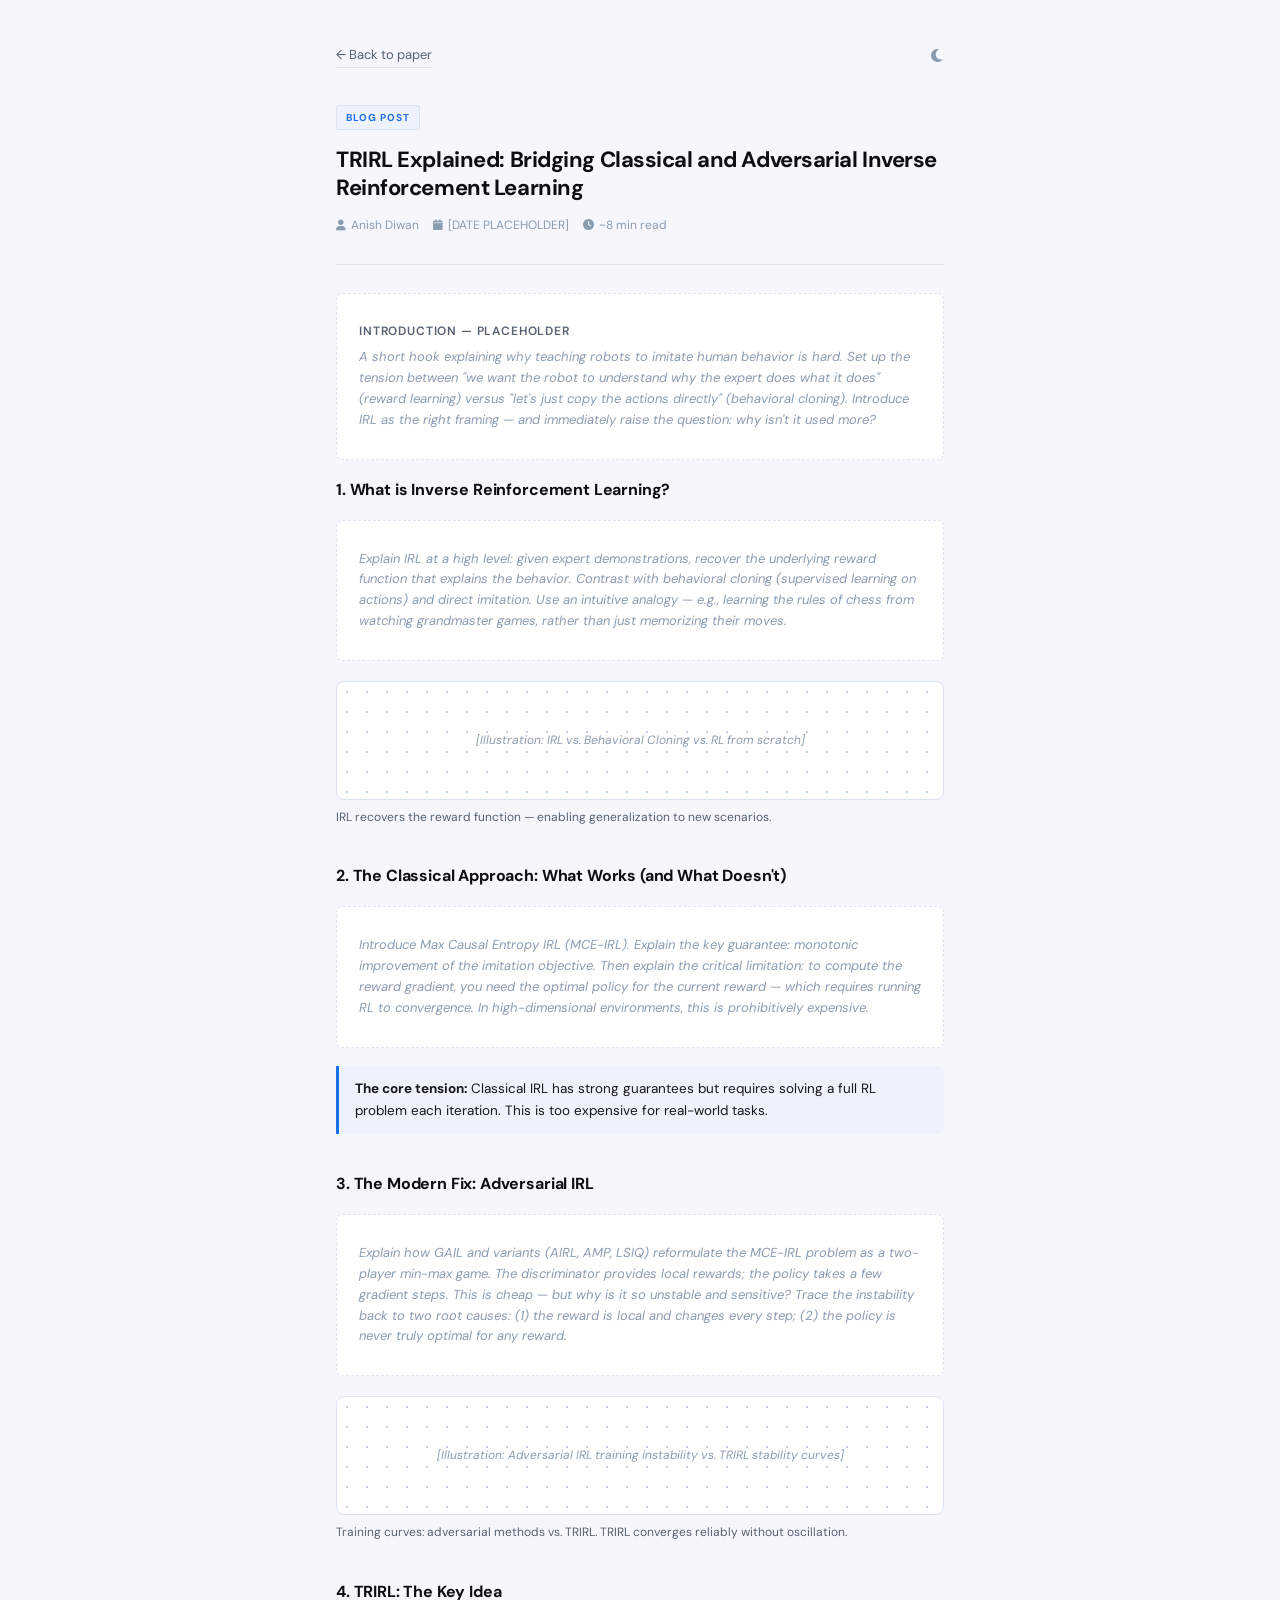
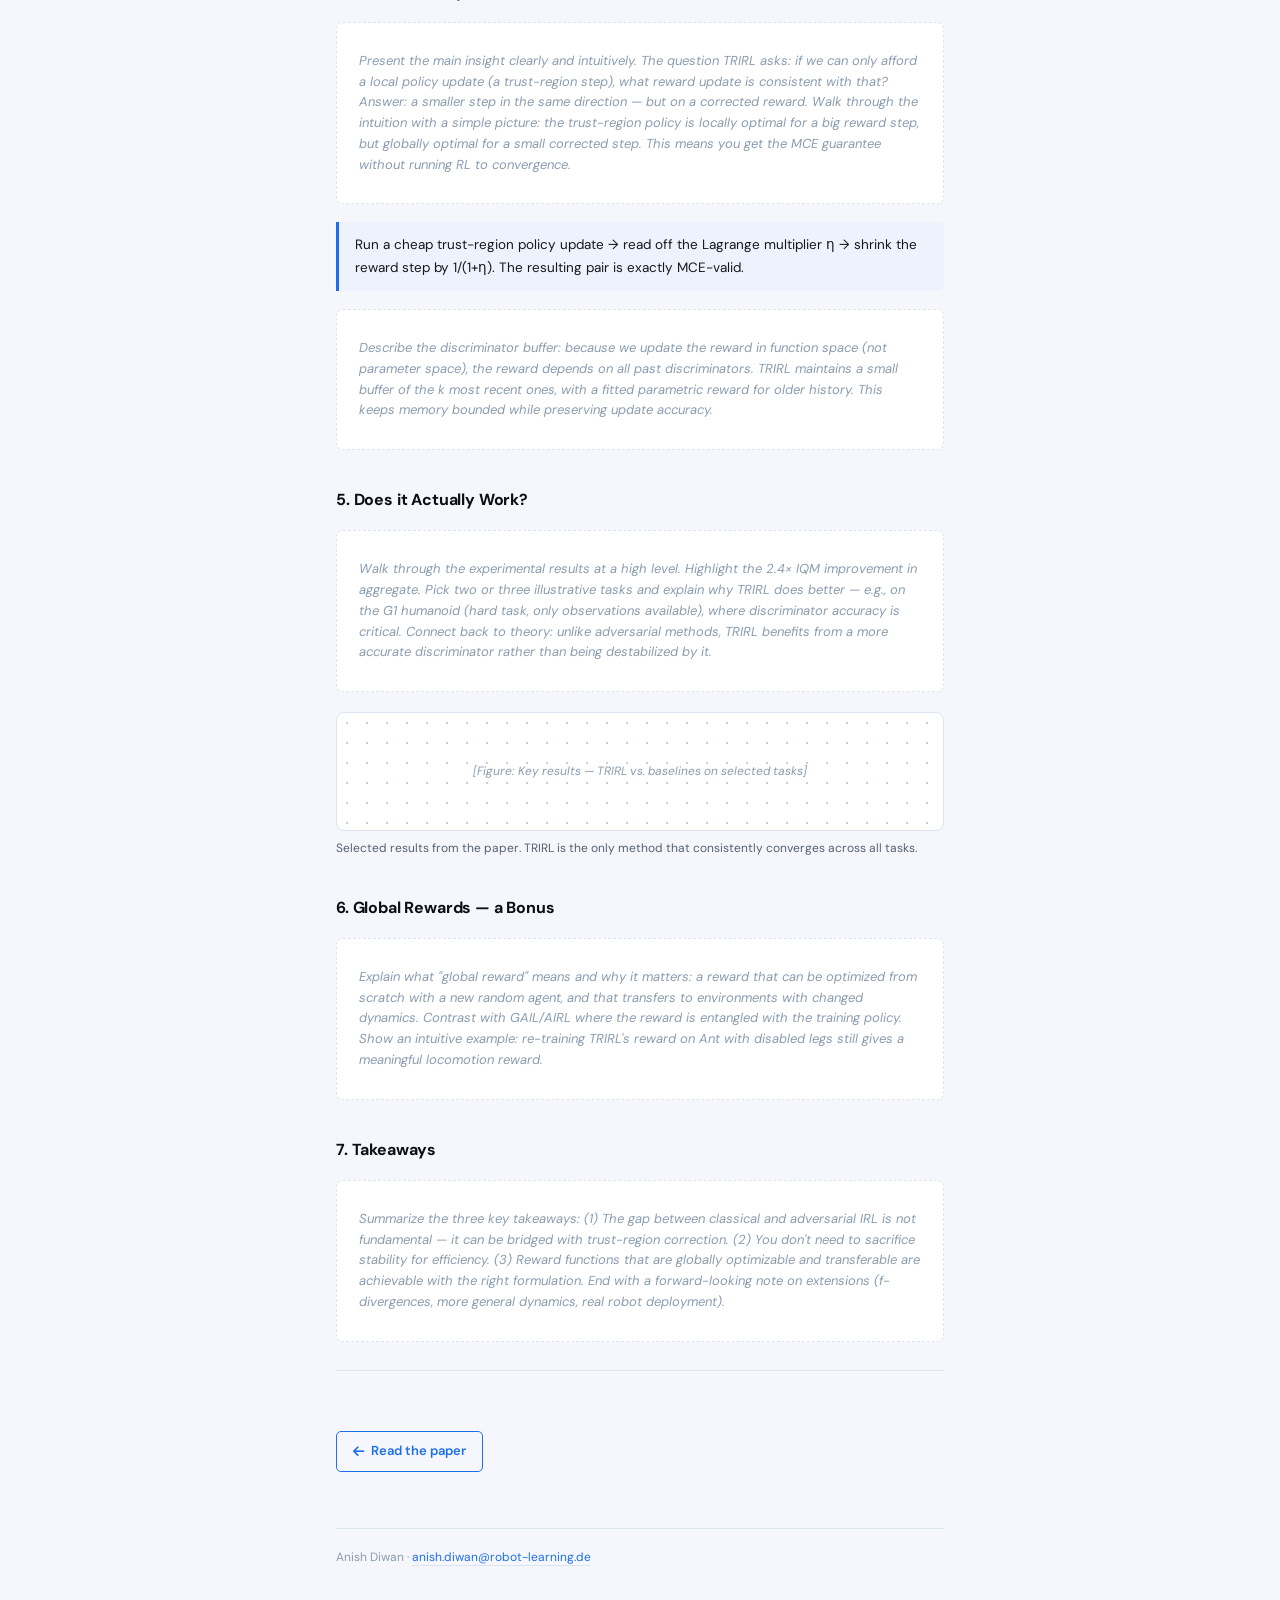
==== blog.html @ 78c4d625 "Update style" ====
<!DOCTYPE html>
<html lang="en">
<head>
  <title>TRIRL Explained: Bridging Classical and Adversarial IRL | Blog</title>
  <meta charset="utf-8">
  <meta name="viewport" content="width=device-width, initial-scale=1">
  <meta name="description" content="A high-level explainer on Trust Region Inverse Reinforcement Learning (TRIRL) — why adversarial IRL is unstable, what classical IRL gets right, and how TRIRL bridges the gap.">

  <!-- Open Graph -->
  <meta property="og:type" content="article">
  <meta property="og:title" content="TRIRL Explained: Bridging Classical and Adversarial IRL">
  <meta property="og:description" content="Why adversarial IRL is unstable, what classical IRL gets right, and how TRIRL bridges the gap — without a full RL inner loop.">

  <!-- Twitter -->
  <meta name="twitter:card" content="summary_large_image">
  <meta name="twitter:title" content="TRIRL Explained: Bridging Classical and Adversarial IRL">
  <meta name="twitter:description" content="A high-level explainer on Trust Region Inverse Reinforcement Learning.">

  <link rel="preconnect" href="https://fonts.googleapis.com">
  <link href="https://fonts.googleapis.com/css2?family=DM+Sans:ital,opsz,wght@0,9..40,400;0,9..40,500;0,9..40,600;0,9..40,700;1,9..40,400&display=swap" rel="stylesheet">
  <link rel="stylesheet" href="https://cdnjs.cloudflare.com/ajax/libs/font-awesome/6.4.0/css/all.min.css">

  <style>
    :root {
      --bg:       #f5f7fd;
      --surf:     #ffffff;
      --surf2:    #edf2fc;
      --text:     #18181b;
      --head:     #0d0e14;
      --accent:   #1d6fe8;
      --muted:    #556070;
      --subtle:   #8a9cb0;
      --border:   #dce4ef;
      --bdark:    #c4cfdf;
    }
    body.dark {
      --bg:       #0a0c12;
      --surf:     #10131d;
      --surf2:    #141828;
      --text:     #d3dae6;
      --head:     #edf2f7;
      --accent:   #5ba3f5;
      --muted:    #7a8fa8;
      --subtle:   #475669;
      --border:   #1d2433;
      --bdark:    #273040;
    }

    *, *::before, *::after { box-sizing: border-box; margin: 0; padding: 0; }

    body {
      font-family: 'DM Sans', system-ui, sans-serif;
      font-size: 14px;
      line-height: 1.75;
      color: var(--text);
      background: var(--bg);
      -webkit-font-smoothing: antialiased;
      transition: background .3s, color .3s;
    }

    /* ── layout ── */
    .page {
      max-width: 680px;
      margin: 0 auto;
      padding: 44px 36px 88px;
    }

    /* ── nav ── */
    nav {
      display: flex;
      justify-content: space-between;
      align-items: center;
      margin-bottom: 36px;
    }
    .back { font-size: 13px; color: var(--muted); text-decoration: none; transition: color .2s; }
    .back:hover { color: var(--accent); }
    .theme-btn {
      background: none; border: none; cursor: pointer;
      font-size: 15px; color: var(--subtle); padding: 2px; transition: color .2s;
    }
    .theme-btn:hover { color: var(--head); }

    /* ── post meta ── */
    .post-tag {
      display: inline-block;
      font-size: 10px; font-weight: 700;
      text-transform: uppercase; letter-spacing: .1em;
      color: var(--accent); background: var(--surf2);
      border: 1px solid var(--border);
      border-radius: 3px; padding: 3px 9px;
      margin-bottom: 16px;
    }

    h1 {
      font-size: 22px; font-weight: 700;
      letter-spacing: -.02em; line-height: 1.25;
      color: var(--head); margin-bottom: 14px;
    }

    .post-meta {
      display: flex; flex-wrap: wrap; gap: 14px;
      font-size: 12px; color: var(--subtle);
      margin-bottom: 28px; align-items: center;
    }
    .post-meta span { display: flex; align-items: center; gap: 5px; }
    .post-meta i { font-size: 11px; }

    /* ── rule ── */
    hr {
      border: none;
      border-top: 1px solid var(--border);
      margin: 28px 0;
    }

    /* ── content ── */
    h2 {
      font-size: 16px; font-weight: 700;
      letter-spacing: -.01em;
      color: var(--head); margin: 36px 0 10px;
    }
    h2:first-of-type { margin-top: 0; }

    p { margin-bottom: 14px; }
    p:last-child { margin-bottom: 0; }

    a { color: var(--accent); text-decoration: none; border-bottom: 1px solid var(--border); transition: border-color .15s; }
    a:hover { border-bottom-color: var(--accent); }

    /* ── placeholder section ── */
    .ph-block {
      background: var(--surf);
      border: 1.5px dashed var(--border);
      border-radius: 7px;
      padding: 28px 22px;
      margin: 16px 0;
      color: var(--subtle);
      font-size: 13px;
      font-style: italic;
      line-height: 1.6;
    }
    .ph-block strong {
      display: block;
      font-style: normal;
      font-weight: 600;
      font-size: 12px;
      text-transform: uppercase;
      letter-spacing: .07em;
      color: var(--muted);
      margin-bottom: 6px;
    }

    /* ── figure placeholder ── */
    .fig-ph {
      width: 100%;
      background: var(--surf);
      background-image: radial-gradient(circle, var(--bdark) 1px, transparent 1px);
      background-size: 20px 20px;
      border: 1px solid var(--border);
      border-radius: 8px;
      display: flex; align-items: center; justify-content: center;
      color: var(--subtle); font-size: 12px; font-style: italic;
      padding: 48px 20px; margin: 20px 0 8px;
      text-align: center;
    }
    figcaption { font-size: 12px; color: var(--muted); line-height: 1.55; margin-bottom: 20px; }

    /* ── callout ── */
    .callout {
      border-left: 3px solid var(--accent);
      padding: 12px 16px;
      margin: 18px 0;
      background: var(--surf2);
      border-radius: 0 6px 6px 0;
      font-size: 13.5px;
      line-height: 1.65;
      color: var(--text);
    }

    /* ── back-to-paper ── */
    .back-cta {
      display: inline-flex; align-items: center; gap: 7px;
      font-size: 13px; font-weight: 600;
      color: var(--accent); text-decoration: none;
      border: 1.5px solid var(--accent); border-radius: 5px;
      padding: 8px 16px; margin-top: 32px;
      transition: background .15s, color .15s;
    }
    .back-cta:hover { background: var(--accent); color: #fff; border-bottom: none; }

    /* ── footer ── */
    footer {
      margin-top: 56px; padding-top: 18px;
      border-top: 1px solid var(--border);
      font-size: 12px; color: var(--subtle);
    }

    /* ── appear animation ── */
    .ap { opacity: 0; transition: opacity .5s ease; }
    .ap.in { opacity: 1; }

    @media (max-width: 600px) {
      .page { padding: 32px 18px 60px; }
      h1 { font-size: 19px; }
    }
  </style>
</head>
<body>

<div class="page">

  <!-- nav -->
  <nav class="ap">
    <a href="index.html" class="back">← Back to paper</a>
    <button id="tbtn" class="theme-btn" aria-label="Toggle dark mode">
      <i class="fas fa-moon"></i>
    </button>
  </nav>

  <!-- post header -->
  <div class="ap"><span class="post-tag">Blog post</span></div>

  <h1 class="ap">TRIRL Explained: Bridging Classical and Adversarial Inverse Reinforcement Learning</h1>

  <div class="post-meta ap">
    <span><i class="fas fa-user"></i> Anish Diwan</span>
    <span><i class="fas fa-calendar"></i> [DATE PLACEHOLDER]</span>
    <span><i class="fas fa-clock"></i> ~8 min read</span>
  </div>

  <hr class="ap">

  <!-- ── Intro ── -->
  <div class="ap">

    <div class="ph-block">
      <strong>Introduction — placeholder</strong>
      A short hook explaining why teaching robots to imitate human behavior is hard. Set up the tension between "we want the robot to understand <em>why</em> the expert does what it does" (reward learning) versus "let's just copy the actions directly" (behavioral cloning). Introduce IRL as the right framing — and immediately raise the question: why isn't it used more?
    </div>

    <!-- ── Section 1 ── -->
    <h2>1. What is Inverse Reinforcement Learning?</h2>

    <div class="ph-block">
      Explain IRL at a high level: given expert demonstrations, recover the underlying reward function that explains the behavior. Contrast with behavioral cloning (supervised learning on actions) and direct imitation. Use an intuitive analogy — e.g., learning the rules of chess from watching grandmaster games, rather than just memorizing their moves.
    </div>

    <figure>
      <div class="fig-ph">[Illustration: IRL vs. Behavioral Cloning vs. RL from scratch]</div>
      <figcaption>IRL recovers the reward function — enabling generalization to new scenarios.</figcaption>
    </figure>

    <!-- ── Section 2 ── -->
    <h2>2. The Classical Approach: What Works (and What Doesn't)</h2>

    <div class="ph-block">
      Introduce Max Causal Entropy IRL (MCE-IRL). Explain the key guarantee: monotonic improvement of the imitation objective. Then explain the critical limitation: to compute the reward gradient, you need the optimal policy for the current reward — which requires running RL to convergence. In high-dimensional environments, this is prohibitively expensive.
    </div>

    <div class="callout">
      <strong>The core tension:</strong> Classical IRL has strong guarantees but requires solving a full RL problem each iteration. This is too expensive for real-world tasks.
    </div>

    <!-- ── Section 3 ── -->
    <h2>3. The Modern Fix: Adversarial IRL</h2>

    <div class="ph-block">
      Explain how GAIL and variants (AIRL, AMP, LSIQ) reformulate the MCE-IRL problem as a two-player min-max game. The discriminator provides local rewards; the policy takes a few gradient steps. This is cheap — but why is it so unstable and sensitive? Trace the instability back to two root causes: (1) the reward is local and changes every step; (2) the policy is never truly optimal for any reward.
    </div>

    <figure>
      <div class="fig-ph">[Illustration: Adversarial IRL training instability vs. TRIRL stability curves]</div>
      <figcaption>Training curves: adversarial methods vs. TRIRL. TRIRL converges reliably without oscillation.</figcaption>
    </figure>

    <!-- ── Section 4 ── -->
    <h2>4. TRIRL: The Key Idea</h2>

    <div class="ph-block">
      Present the main insight clearly and intuitively. The question TRIRL asks: <em>if we can only afford a local policy update (a trust-region step), what reward update is consistent with that?</em> Answer: a smaller step in the same direction — but on a corrected reward. Walk through the intuition with a simple picture: the trust-region policy is locally optimal for a big reward step, but globally optimal for a small corrected step. This means you get the MCE guarantee without running RL to convergence.
    </div>

    <div class="callout">
      Run a cheap trust-region policy update → read off the Lagrange multiplier η → shrink the reward step by 1/(1+η). The resulting pair is exactly MCE-valid.
    </div>

    <div class="ph-block">
      Describe the discriminator buffer: because we update the reward in function space (not parameter space), the reward depends on all past discriminators. TRIRL maintains a small buffer of the k most recent ones, with a fitted parametric reward for older history. This keeps memory bounded while preserving update accuracy.
    </div>

    <!-- ── Section 5 ── -->
    <h2>5. Does it Actually Work?</h2>

    <div class="ph-block">
      Walk through the experimental results at a high level. Highlight the 2.4× IQM improvement in aggregate. Pick two or three illustrative tasks and explain why TRIRL does better — e.g., on the G1 humanoid (hard task, only observations available), where discriminator accuracy is critical. Connect back to theory: unlike adversarial methods, TRIRL benefits from a more accurate discriminator rather than being destabilized by it.
    </div>

    <figure>
      <div class="fig-ph">[Figure: Key results — TRIRL vs. baselines on selected tasks]</div>
      <figcaption>Selected results from the paper. TRIRL is the only method that consistently converges across all tasks.</figcaption>
    </figure>

    <!-- ── Section 6 ── -->
    <h2>6. Global Rewards — a Bonus</h2>

    <div class="ph-block">
      Explain what "global reward" means and why it matters: a reward that can be optimized from scratch with a new random agent, and that transfers to environments with changed dynamics. Contrast with GAIL/AIRL where the reward is entangled with the training policy. Show an intuitive example: re-training TRIRL's reward on Ant with disabled legs still gives a meaningful locomotion reward.
    </div>

    <!-- ── Section 7 ── -->
    <h2>7. Takeaways</h2>

    <div class="ph-block">
      Summarize the three key takeaways:
      (1) The gap between classical and adversarial IRL is not fundamental — it can be bridged with trust-region correction.
      (2) You don't need to sacrifice stability for efficiency.
      (3) Reward functions that are globally optimizable and transferable are achievable with the right formulation.
      End with a forward-looking note on extensions (f-divergences, more general dynamics, real robot deployment).
    </div>

  </div><!-- /ap -->

  <hr class="ap">

  <a href="index.html" class="back-cta ap">
    <i class="fas fa-arrow-left"></i> Read the paper
  </a>

  <footer class="ap">
    <p>Anish Diwan &middot; <a href="mailto:anish.diwan@robot-learning.de">anish.diwan@robot-learning.de</a></p>
  </footer>

</div>

<script>
  const io = new IntersectionObserver(entries => {
    entries.forEach(e => { if (e.isIntersecting) { e.target.classList.add('in'); io.unobserve(e.target); } });
  }, { threshold: 0.05 });
  document.querySelectorAll('.ap').forEach((el, i) => {
    el.style.transitionDelay = `${Math.min(i * 0.04, 0.22)}s`;
    io.observe(el);
  });

  const btn = document.getElementById('tbtn');
  const ico = btn.querySelector('i');
  if (localStorage.getItem('trirl-theme') === 'dark') {
    document.body.classList.add('dark'); ico.className = 'fas fa-sun';
  }
  btn.addEventListener('click', () => {
    const on = document.body.classList.toggle('dark');
    localStorage.setItem('trirl-theme', on ? 'dark' : 'light');
    ico.className = on ? 'fas fa-sun' : 'fas fa-moon';
  });
</script>

</body>
</html>
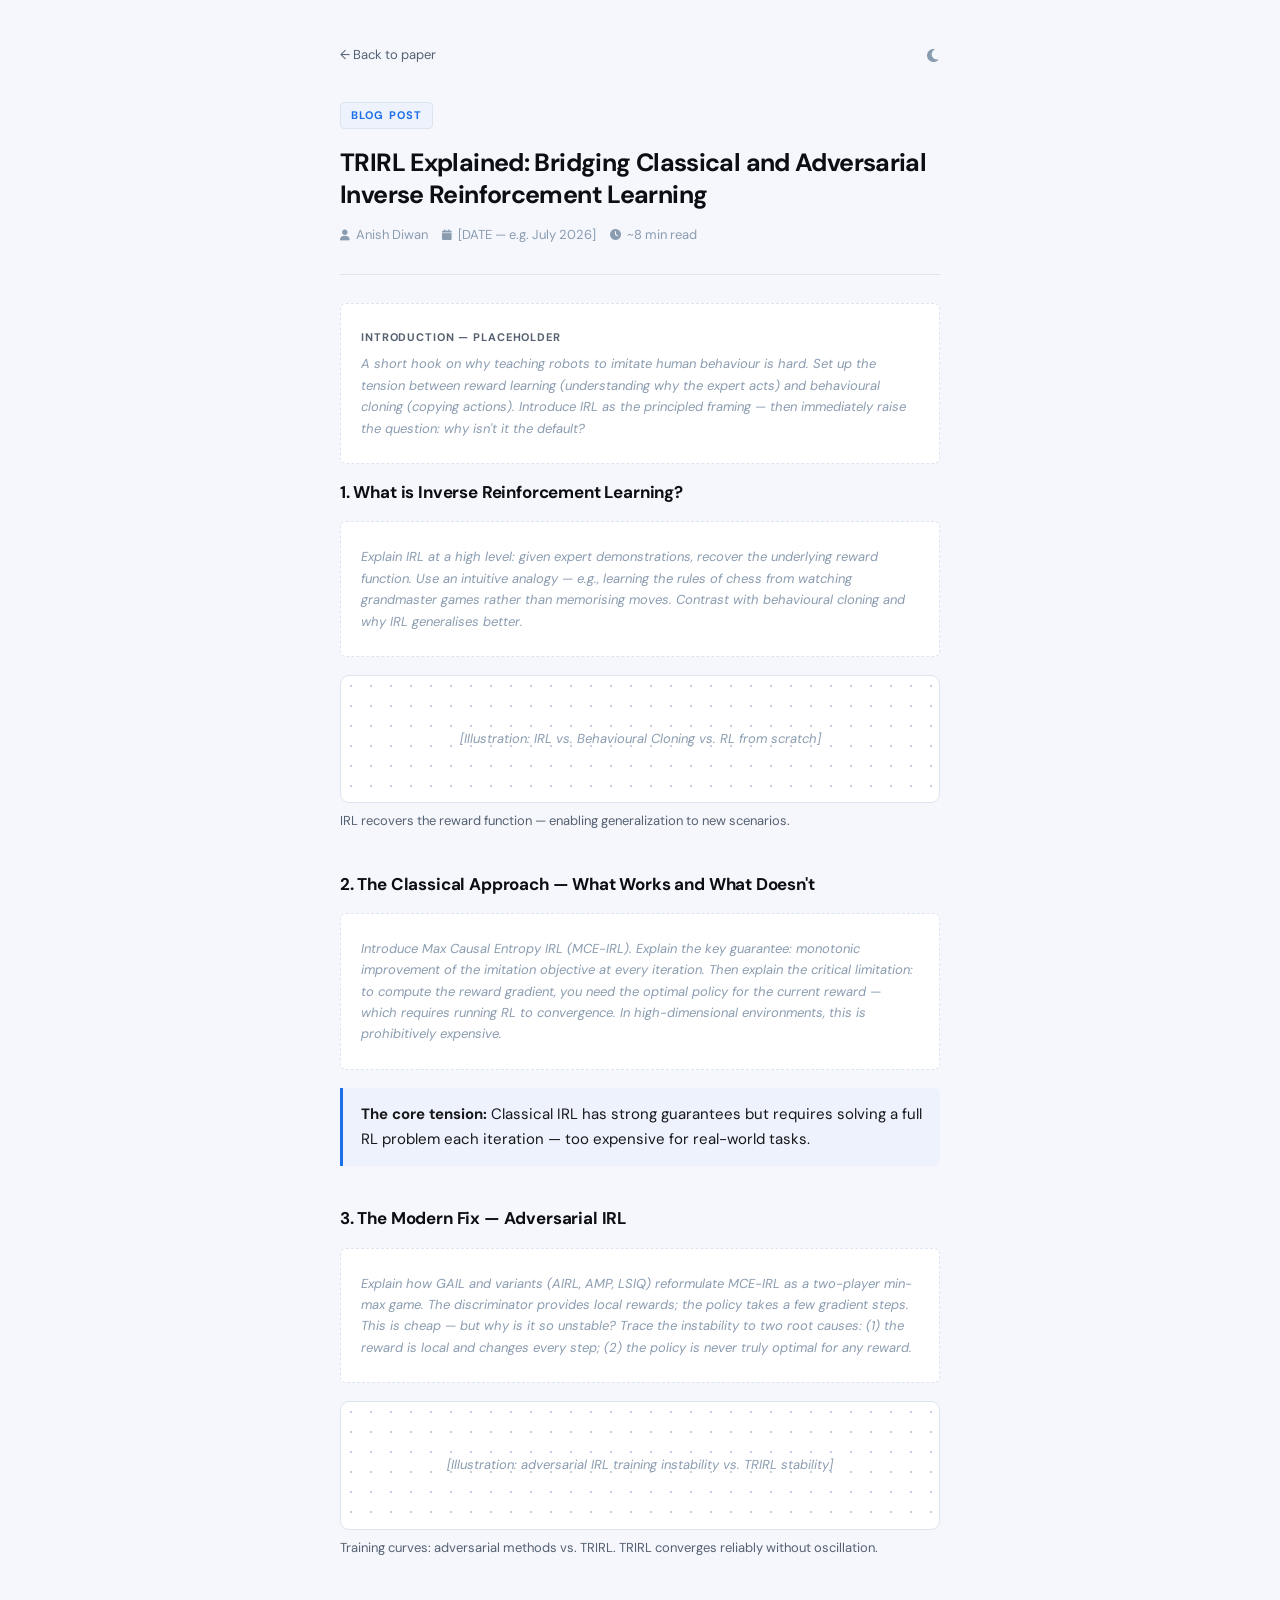
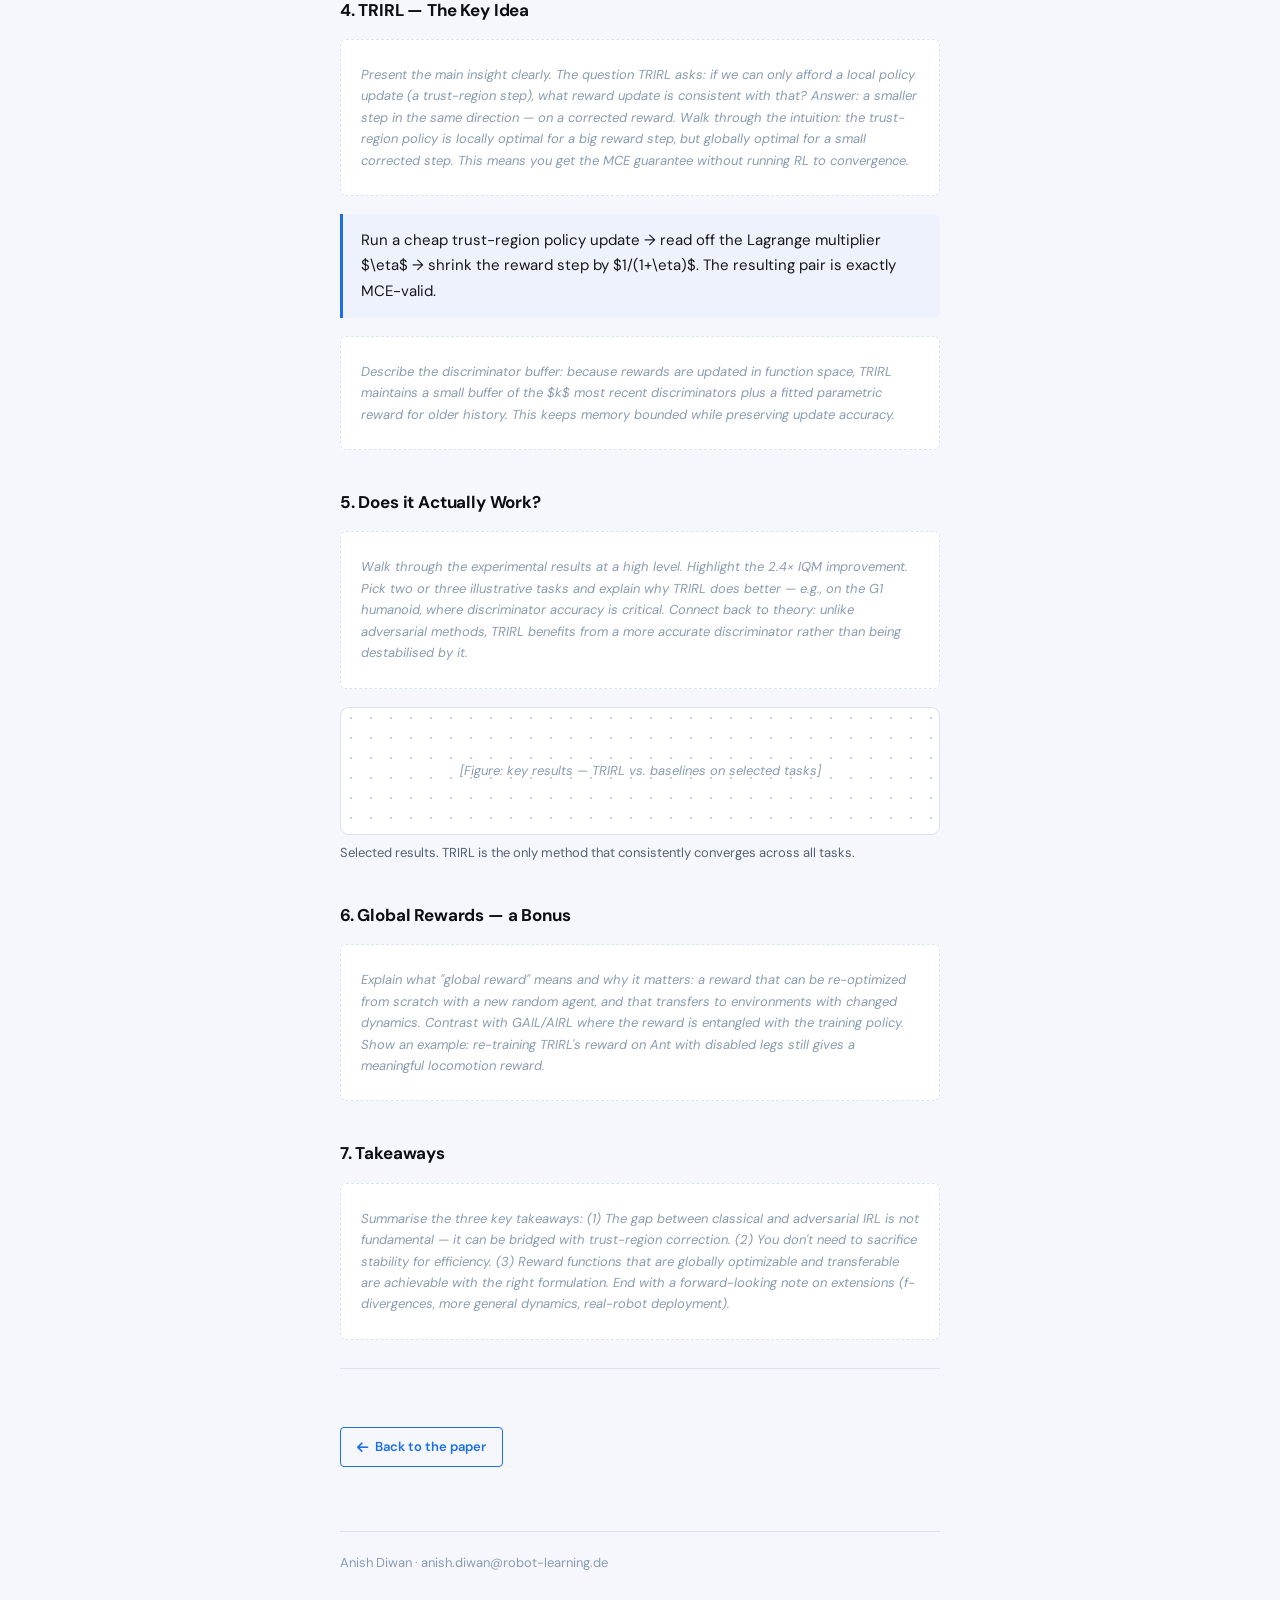
==== commit 2f886c37: "How to" ====
--- a/blog.html
+++ b/blog.html
@@ -1,354 +1,267 @@
 <!DOCTYPE html>
 <html lang="en">
 <head>
-  <title>TRIRL Explained: Bridging Classical and Adversarial IRL | Blog</title>
   <meta charset="utf-8">
   <meta name="viewport" content="width=device-width, initial-scale=1">
-  <meta name="description" content="A high-level explainer on Trust Region Inverse Reinforcement Learning (TRIRL) — why adversarial IRL is unstable, what classical IRL gets right, and how TRIRL bridges the gap.">
-
-  <!-- Open Graph -->
-  <meta property="og:type" content="article">
-  <meta property="og:title" content="TRIRL Explained: Bridging Classical and Adversarial IRL">
-  <meta property="og:description" content="Why adversarial IRL is unstable, what classical IRL gets right, and how TRIRL bridges the gap — without a full RL inner loop.">
-
-  <!-- Twitter -->
-  <meta name="twitter:card" content="summary_large_image">
-  <meta name="twitter:title" content="TRIRL Explained: Bridging Classical and Adversarial IRL">
+  <title>TRIRL Explained | Blog</title>
+  <meta name="description"
+        content="A high-level explainer on Trust Region Inverse Reinforcement Learning — why adversarial IRL is unstable, what classical IRL gets right, and how TRIRL bridges the gap.">
+
+  <meta property="og:type"        content="article">
+  <meta property="og:title"       content="TRIRL Explained: Bridging Classical and Adversarial IRL">
+  <meta property="og:description" content="Why adversarial IRL is unstable, what classical IRL gets right, and how TRIRL bridges the gap without a full RL inner loop.">
+
+  <meta name="twitter:card"        content="summary_large_image">
+  <meta name="twitter:title"       content="TRIRL Explained: Bridging Classical and Adversarial IRL">
   <meta name="twitter:description" content="A high-level explainer on Trust Region Inverse Reinforcement Learning.">
 
+  <!-- FONT — keep in sync with index.html and style.css -->
   <link rel="preconnect" href="https://fonts.googleapis.com">
-  <link href="https://fonts.googleapis.com/css2?family=DM+Sans:ital,opsz,wght@0,9..40,400;0,9..40,500;0,9..40,600;0,9..40,700;1,9..40,400&display=swap" rel="stylesheet">
-  <link rel="stylesheet" href="https://cdnjs.cloudflare.com/ajax/libs/font-awesome/6.4.0/css/all.min.css">
-
-  <style>
-    :root {
-      --bg:       #f5f7fd;
-      --surf:     #ffffff;
-      --surf2:    #edf2fc;
-      --text:     #18181b;
-      --head:     #0d0e14;
-      --accent:   #1d6fe8;
-      --muted:    #556070;
-      --subtle:   #8a9cb0;
-      --border:   #dce4ef;
-      --bdark:    #c4cfdf;
-    }
-    body.dark {
-      --bg:       #0a0c12;
-      --surf:     #10131d;
-      --surf2:    #141828;
-      --text:     #d3dae6;
-      --head:     #edf2f7;
-      --accent:   #5ba3f5;
-      --muted:    #7a8fa8;
-      --subtle:   #475669;
-      --border:   #1d2433;
-      --bdark:    #273040;
-    }
-
-    *, *::before, *::after { box-sizing: border-box; margin: 0; padding: 0; }
-
-    body {
-      font-family: 'DM Sans', system-ui, sans-serif;
-      font-size: 14px;
-      line-height: 1.75;
-      color: var(--text);
-      background: var(--bg);
-      -webkit-font-smoothing: antialiased;
-      transition: background .3s, color .3s;
-    }
-
-    /* ── layout ── */
-    .page {
-      max-width: 680px;
-      margin: 0 auto;
-      padding: 44px 36px 88px;
-    }
-
-    /* ── nav ── */
-    nav {
-      display: flex;
-      justify-content: space-between;
-      align-items: center;
-      margin-bottom: 36px;
-    }
-    .back { font-size: 13px; color: var(--muted); text-decoration: none; transition: color .2s; }
-    .back:hover { color: var(--accent); }
-    .theme-btn {
-      background: none; border: none; cursor: pointer;
-      font-size: 15px; color: var(--subtle); padding: 2px; transition: color .2s;
-    }
-    .theme-btn:hover { color: var(--head); }
-
-    /* ── post meta ── */
-    .post-tag {
-      display: inline-block;
-      font-size: 10px; font-weight: 700;
-      text-transform: uppercase; letter-spacing: .1em;
-      color: var(--accent); background: var(--surf2);
-      border: 1px solid var(--border);
-      border-radius: 3px; padding: 3px 9px;
-      margin-bottom: 16px;
-    }
-
-    h1 {
-      font-size: 22px; font-weight: 700;
-      letter-spacing: -.02em; line-height: 1.25;
-      color: var(--head); margin-bottom: 14px;
-    }
-
-    .post-meta {
-      display: flex; flex-wrap: wrap; gap: 14px;
-      font-size: 12px; color: var(--subtle);
-      margin-bottom: 28px; align-items: center;
-    }
-    .post-meta span { display: flex; align-items: center; gap: 5px; }
-    .post-meta i { font-size: 11px; }
-
-    /* ── rule ── */
-    hr {
-      border: none;
-      border-top: 1px solid var(--border);
-      margin: 28px 0;
-    }
-
-    /* ── content ── */
-    h2 {
-      font-size: 16px; font-weight: 700;
-      letter-spacing: -.01em;
-      color: var(--head); margin: 36px 0 10px;
-    }
-    h2:first-of-type { margin-top: 0; }
-
-    p { margin-bottom: 14px; }
-    p:last-child { margin-bottom: 0; }
-
-    a { color: var(--accent); text-decoration: none; border-bottom: 1px solid var(--border); transition: border-color .15s; }
-    a:hover { border-bottom-color: var(--accent); }
-
-    /* ── placeholder section ── */
-    .ph-block {
-      background: var(--surf);
-      border: 1.5px dashed var(--border);
-      border-radius: 7px;
-      padding: 28px 22px;
-      margin: 16px 0;
-      color: var(--subtle);
-      font-size: 13px;
-      font-style: italic;
-      line-height: 1.6;
-    }
-    .ph-block strong {
-      display: block;
-      font-style: normal;
-      font-weight: 600;
-      font-size: 12px;
-      text-transform: uppercase;
-      letter-spacing: .07em;
-      color: var(--muted);
-      margin-bottom: 6px;
-    }
-
-    /* ── figure placeholder ── */
-    .fig-ph {
-      width: 100%;
-      background: var(--surf);
-      background-image: radial-gradient(circle, var(--bdark) 1px, transparent 1px);
-      background-size: 20px 20px;
-      border: 1px solid var(--border);
-      border-radius: 8px;
-      display: flex; align-items: center; justify-content: center;
-      color: var(--subtle); font-size: 12px; font-style: italic;
-      padding: 48px 20px; margin: 20px 0 8px;
-      text-align: center;
-    }
-    figcaption { font-size: 12px; color: var(--muted); line-height: 1.55; margin-bottom: 20px; }
-
-    /* ── callout ── */
-    .callout {
-      border-left: 3px solid var(--accent);
-      padding: 12px 16px;
-      margin: 18px 0;
-      background: var(--surf2);
-      border-radius: 0 6px 6px 0;
-      font-size: 13.5px;
-      line-height: 1.65;
-      color: var(--text);
-    }
-
-    /* ── back-to-paper ── */
-    .back-cta {
-      display: inline-flex; align-items: center; gap: 7px;
-      font-size: 13px; font-weight: 600;
-      color: var(--accent); text-decoration: none;
-      border: 1.5px solid var(--accent); border-radius: 5px;
-      padding: 8px 16px; margin-top: 32px;
-      transition: background .15s, color .15s;
-    }
-    .back-cta:hover { background: var(--accent); color: #fff; border-bottom: none; }
-
-    /* ── footer ── */
-    footer {
-      margin-top: 56px; padding-top: 18px;
-      border-top: 1px solid var(--border);
-      font-size: 12px; color: var(--subtle);
-    }
-
-    /* ── appear animation ── */
-    .ap { opacity: 0; transition: opacity .5s ease; }
-    .ap.in { opacity: 1; }
-
-    @media (max-width: 600px) {
-      .page { padding: 32px 18px 60px; }
-      h1 { font-size: 19px; }
-    }
-  </style>
+  <link href="https://fonts.googleapis.com/css2?family=DM+Sans:ital,opsz,wght@0,9..40,400;0,9..40,500;0,9..40,600;0,9..40,700;1,9..40,400&display=swap"
+        rel="stylesheet">
+  <link rel="stylesheet"
+        href="https://cdnjs.cloudflare.com/ajax/libs/font-awesome/6.4.0/css/all.min.css">
+
+  <link rel="stylesheet" href="style.css">
 </head>
 <body>
-
-<div class="page">
-
-  <!-- nav -->
-  <nav class="ap">
-    <a href="index.html" class="back">← Back to paper</a>
-    <button id="tbtn" class="theme-btn" aria-label="Toggle dark mode">
+<div class="page page--blog">
+
+
+  <!-- ═══════════════════════════════════════════════════════
+       NAVIGATION BAR
+       ═══════════════════════════════════════════════════════ -->
+  <nav class="site-nav ap">
+    <a href="index.html" class="nav-back">← Back to paper</a>
+    <button id="theme-btn" class="theme-btn" aria-label="Toggle dark mode">
       <i class="fas fa-moon"></i>
     </button>
   </nav>
 
-  <!-- post header -->
-  <div class="ap"><span class="post-tag">Blog post</span></div>
-
-  <h1 class="ap">TRIRL Explained: Bridging Classical and Adversarial Inverse Reinforcement Learning</h1>
+
+  <!-- ═══════════════════════════════════════════════════════
+       POST HEADER
+       · venue-tag  — reused as "Blog post" badge
+       · site-title — post title
+       · post-meta  — author, date, reading time
+       ═══════════════════════════════════════════════════════ -->
+  <div class="ap">
+    <span class="venue-tag">Blog post</span>
+  </div>
+
+  <h1 class="site-title ap">
+    TRIRL Explained: Bridging Classical and Adversarial
+    Inverse Reinforcement Learning
+  </h1>
 
   <div class="post-meta ap">
     <span><i class="fas fa-user"></i> Anish Diwan</span>
-    <span><i class="fas fa-calendar"></i> [DATE PLACEHOLDER]</span>
+    <span><i class="fas fa-calendar"></i> [DATE — e.g. July 2026]</span>
     <span><i class="fas fa-clock"></i> ~8 min read</span>
   </div>
 
   <hr class="ap">
 
-  <!-- ── Intro ── -->
+
+  <!-- ═══════════════════════════════════════════════════════
+       BLOG CONTENT
+       Each section below is a placeholder.
+       · Replace <div class="ph-block"> with real paragraphs.
+       · Replace <div class="fig-ph"> with <img class="fig-img">.
+       · Use <div class="hl-block"> for key callouts.
+       · Use <div class="thm-block"> for formal statements.
+       ═══════════════════════════════════════════════════════ -->
   <div class="ap">
 
+    <!-- ── Introduction ── -->
     <div class="ph-block">
       <strong>Introduction — placeholder</strong>
-      A short hook explaining why teaching robots to imitate human behavior is hard. Set up the tension between "we want the robot to understand <em>why</em> the expert does what it does" (reward learning) versus "let's just copy the actions directly" (behavioral cloning). Introduce IRL as the right framing — and immediately raise the question: why isn't it used more?
-    </div>
+      A short hook on why teaching robots to imitate human behaviour is hard.
+      Set up the tension between reward learning (understanding <em>why</em>
+      the expert acts) and behavioural cloning (copying actions). Introduce IRL
+      as the principled framing — then immediately raise the question: why isn't
+      it the default?
+    </div>
+
 
     <!-- ── Section 1 ── -->
-    <h2>1. What is Inverse Reinforcement Learning?</h2>
-
-    <div class="ph-block">
-      Explain IRL at a high level: given expert demonstrations, recover the underlying reward function that explains the behavior. Contrast with behavioral cloning (supervised learning on actions) and direct imitation. Use an intuitive analogy — e.g., learning the rules of chess from watching grandmaster games, rather than just memorizing their moves.
+    <h2 class="blog-h2">1. What is Inverse Reinforcement Learning?</h2>
+
+    <div class="ph-block">
+      Explain IRL at a high level: given expert demonstrations, recover the
+      underlying reward function. Use an intuitive analogy — e.g., learning the
+      rules of chess from watching grandmaster games rather than memorising moves.
+      Contrast with behavioural cloning and why IRL generalises better.
     </div>
 
     <figure>
-      <div class="fig-ph">[Illustration: IRL vs. Behavioral Cloning vs. RL from scratch]</div>
-      <figcaption>IRL recovers the reward function — enabling generalization to new scenarios.</figcaption>
+      <div class="fig-ph fig-ph--dotgrid ap">
+        [Illustration: IRL vs. Behavioural Cloning vs. RL from scratch]
+      </div>
+      <figcaption class="ap">
+        IRL recovers the reward function — enabling generalization to new scenarios.
+      </figcaption>
     </figure>
 
+
     <!-- ── Section 2 ── -->
-    <h2>2. The Classical Approach: What Works (and What Doesn't)</h2>
-
-    <div class="ph-block">
-      Introduce Max Causal Entropy IRL (MCE-IRL). Explain the key guarantee: monotonic improvement of the imitation objective. Then explain the critical limitation: to compute the reward gradient, you need the optimal policy for the current reward — which requires running RL to convergence. In high-dimensional environments, this is prohibitively expensive.
-    </div>
-
-    <div class="callout">
-      <strong>The core tension:</strong> Classical IRL has strong guarantees but requires solving a full RL problem each iteration. This is too expensive for real-world tasks.
-    </div>
+    <h2 class="blog-h2">2. The Classical Approach — What Works and What Doesn't</h2>
+
+    <div class="ph-block">
+      Introduce Max Causal Entropy IRL (MCE-IRL). Explain the key guarantee:
+      monotonic improvement of the imitation objective at every iteration.
+      Then explain the critical limitation: to compute the reward gradient, you
+      need the optimal policy for the current reward — which requires running RL
+      to convergence. In high-dimensional environments, this is prohibitively expensive.
+    </div>
+
+    <div class="hl-block ap">
+      <strong>The core tension:</strong> Classical IRL has strong guarantees but
+      requires solving a full RL problem each iteration — too expensive for real-world tasks.
+    </div>
+
 
     <!-- ── Section 3 ── -->
-    <h2>3. The Modern Fix: Adversarial IRL</h2>
-
-    <div class="ph-block">
-      Explain how GAIL and variants (AIRL, AMP, LSIQ) reformulate the MCE-IRL problem as a two-player min-max game. The discriminator provides local rewards; the policy takes a few gradient steps. This is cheap — but why is it so unstable and sensitive? Trace the instability back to two root causes: (1) the reward is local and changes every step; (2) the policy is never truly optimal for any reward.
+    <h2 class="blog-h2">3. The Modern Fix — Adversarial IRL</h2>
+
+    <div class="ph-block">
+      Explain how GAIL and variants (AIRL, AMP, LSIQ) reformulate MCE-IRL as a
+      two-player min-max game. The discriminator provides local rewards; the policy
+      takes a few gradient steps. This is cheap — but why is it so unstable?
+      Trace the instability to two root causes: (1) the reward is local and changes
+      every step; (2) the policy is never truly optimal for any reward.
     </div>
 
     <figure>
-      <div class="fig-ph">[Illustration: Adversarial IRL training instability vs. TRIRL stability curves]</div>
-      <figcaption>Training curves: adversarial methods vs. TRIRL. TRIRL converges reliably without oscillation.</figcaption>
+      <div class="fig-ph fig-ph--dotgrid ap">
+        [Illustration: adversarial IRL training instability vs. TRIRL stability]
+      </div>
+      <figcaption class="ap">
+        Training curves: adversarial methods vs. TRIRL.
+        TRIRL converges reliably without oscillation.
+      </figcaption>
     </figure>
 
+
     <!-- ── Section 4 ── -->
-    <h2>4. TRIRL: The Key Idea</h2>
-
-    <div class="ph-block">
-      Present the main insight clearly and intuitively. The question TRIRL asks: <em>if we can only afford a local policy update (a trust-region step), what reward update is consistent with that?</em> Answer: a smaller step in the same direction — but on a corrected reward. Walk through the intuition with a simple picture: the trust-region policy is locally optimal for a big reward step, but globally optimal for a small corrected step. This means you get the MCE guarantee without running RL to convergence.
-    </div>
-
-    <div class="callout">
-      Run a cheap trust-region policy update → read off the Lagrange multiplier η → shrink the reward step by 1/(1+η). The resulting pair is exactly MCE-valid.
-    </div>
-
-    <div class="ph-block">
-      Describe the discriminator buffer: because we update the reward in function space (not parameter space), the reward depends on all past discriminators. TRIRL maintains a small buffer of the k most recent ones, with a fitted parametric reward for older history. This keeps memory bounded while preserving update accuracy.
-    </div>
+    <h2 class="blog-h2">4. TRIRL — The Key Idea</h2>
+
+    <div class="ph-block">
+      Present the main insight clearly. The question TRIRL asks: if we can only
+      afford a local policy update (a trust-region step), what reward update is
+      consistent with that? Answer: a smaller step in the same direction — on a
+      corrected reward. Walk through the intuition: the trust-region policy is
+      locally optimal for a big reward step, but globally optimal for a small
+      corrected step. This means you get the MCE guarantee without running RL
+      to convergence.
+    </div>
+
+    <div class="hl-block ap">
+      Run a cheap trust-region policy update → read off the Lagrange multiplier
+      $\eta$ → shrink the reward step by $1/(1+\eta)$. The resulting pair is
+      exactly MCE-valid.
+    </div>
+
+    <div class="ph-block">
+      Describe the discriminator buffer: because rewards are updated in function
+      space, TRIRL maintains a small buffer of the $k$ most recent discriminators
+      plus a fitted parametric reward for older history. This keeps memory bounded
+      while preserving update accuracy.
+    </div>
+
 
     <!-- ── Section 5 ── -->
-    <h2>5. Does it Actually Work?</h2>
-
-    <div class="ph-block">
-      Walk through the experimental results at a high level. Highlight the 2.4× IQM improvement in aggregate. Pick two or three illustrative tasks and explain why TRIRL does better — e.g., on the G1 humanoid (hard task, only observations available), where discriminator accuracy is critical. Connect back to theory: unlike adversarial methods, TRIRL benefits from a more accurate discriminator rather than being destabilized by it.
+    <h2 class="blog-h2">5. Does it Actually Work?</h2>
+
+    <div class="ph-block">
+      Walk through the experimental results at a high level. Highlight the 2.4×
+      IQM improvement. Pick two or three illustrative tasks and explain why TRIRL
+      does better — e.g., on the G1 humanoid, where discriminator accuracy is
+      critical. Connect back to theory: unlike adversarial methods, TRIRL
+      <em>benefits</em> from a more accurate discriminator rather than being
+      destabilised by it.
     </div>
 
     <figure>
-      <div class="fig-ph">[Figure: Key results — TRIRL vs. baselines on selected tasks]</div>
-      <figcaption>Selected results from the paper. TRIRL is the only method that consistently converges across all tasks.</figcaption>
+      <div class="fig-ph fig-ph--dotgrid ap">
+        [Figure: key results — TRIRL vs. baselines on selected tasks]
+      </div>
+      <figcaption class="ap">
+        Selected results. TRIRL is the only method that consistently converges
+        across all tasks.
+      </figcaption>
     </figure>
 
+
     <!-- ── Section 6 ── -->
-    <h2>6. Global Rewards — a Bonus</h2>
-
-    <div class="ph-block">
-      Explain what "global reward" means and why it matters: a reward that can be optimized from scratch with a new random agent, and that transfers to environments with changed dynamics. Contrast with GAIL/AIRL where the reward is entangled with the training policy. Show an intuitive example: re-training TRIRL's reward on Ant with disabled legs still gives a meaningful locomotion reward.
-    </div>
+    <h2 class="blog-h2">6. Global Rewards — a Bonus</h2>
+
+    <div class="ph-block">
+      Explain what "global reward" means and why it matters: a reward that can be
+      re-optimized from scratch with a new random agent, and that transfers to
+      environments with changed dynamics. Contrast with GAIL/AIRL where the reward
+      is entangled with the training policy. Show an example: re-training TRIRL's
+      reward on Ant with disabled legs still gives a meaningful locomotion reward.
+    </div>
+
 
     <!-- ── Section 7 ── -->
-    <h2>7. Takeaways</h2>
-
-    <div class="ph-block">
-      Summarize the three key takeaways:
-      (1) The gap between classical and adversarial IRL is not fundamental — it can be bridged with trust-region correction.
+    <h2 class="blog-h2">7. Takeaways</h2>
+
+    <div class="ph-block">
+      Summarise the three key takeaways:
+      (1) The gap between classical and adversarial IRL is not fundamental — it
+          can be bridged with trust-region correction.
       (2) You don't need to sacrifice stability for efficiency.
-      (3) Reward functions that are globally optimizable and transferable are achievable with the right formulation.
-      End with a forward-looking note on extensions (f-divergences, more general dynamics, real robot deployment).
-    </div>
-
-  </div><!-- /ap -->
-
+      (3) Reward functions that are globally optimizable and transferable are
+          achievable with the right formulation.
+      End with a forward-looking note on extensions (f-divergences, more general
+      dynamics, real-robot deployment).
+    </div>
+
+  </div><!-- /blog content -->
+
+
+  <!-- ═══════════════════════════════════════════════════════
+       FOOTER + BACK LINK
+       ═══════════════════════════════════════════════════════ -->
   <hr class="ap">
 
   <a href="index.html" class="back-cta ap">
-    <i class="fas fa-arrow-left"></i> Read the paper
+    <i class="fas fa-arrow-left"></i> Back to the paper
   </a>
 
-  <footer class="ap">
-    <p>Anish Diwan &middot; <a href="mailto:anish.diwan@robot-learning.de">anish.diwan@robot-learning.de</a></p>
+  <footer class="site-footer ap">
+    <p>
+      Anish Diwan &middot;
+      <a href="mailto:anish.diwan@robot-learning.de">anish.diwan@robot-learning.de</a>
+    </p>
   </footer>
 
-</div>
+
+</div><!-- /page -->
 
 <script>
   const io = new IntersectionObserver(entries => {
-    entries.forEach(e => { if (e.isIntersecting) { e.target.classList.add('in'); io.unobserve(e.target); } });
+    entries.forEach(e => {
+      if (e.isIntersecting) { e.target.classList.add('in'); io.unobserve(e.target); }
+    });
   }, { threshold: 0.05 });
   document.querySelectorAll('.ap').forEach((el, i) => {
     el.style.transitionDelay = `${Math.min(i * 0.04, 0.22)}s`;
     io.observe(el);
   });
 
-  const btn = document.getElementById('tbtn');
-  const ico = btn.querySelector('i');
+  const btn  = document.getElementById('theme-btn');
+  const icon = btn.querySelector('i');
   if (localStorage.getItem('trirl-theme') === 'dark') {
-    document.body.classList.add('dark'); ico.className = 'fas fa-sun';
+    document.body.classList.add('dark');
+    icon.className = 'fas fa-sun';
   }
   btn.addEventListener('click', () => {
-    const on = document.body.classList.toggle('dark');
-    localStorage.setItem('trirl-theme', on ? 'dark' : 'light');
-    ico.className = on ? 'fas fa-sun' : 'fas fa-moon';
+    const dark = document.body.classList.toggle('dark');
+    localStorage.setItem('trirl-theme', dark ? 'dark' : 'light');
+    icon.className = dark ? 'fas fa-sun' : 'fas fa-moon';
   });
 </script>
 
--- a/style.css
+++ b/style.css
@@ -0,0 +1,675 @@
+/* ══════════════════════════════════════════════════════════════
+ * TRIRL PAPER SITE — MASTER STYLESHEET
+ * ══════════════════════════════════════════════════════════════
+ *
+ * ┌─────────────────────────────────────────────────────────┐
+ * │  SECTION 1 · CONFIG  — edit only this section           │
+ * │  to restyle the entire site.                            │
+ * └─────────────────────────────────────────────────────────┘
+ *
+ * All colours, fonts, sizes, and radii live here as CSS
+ * custom properties. Everything below this block references
+ * them exclusively — change a value once, it applies site-wide.
+ * ══════════════════════════════════════════════════════════════ */
+
+:root {
+
+  /* ── FONT ────────────────────────────────────────────────────
+   * To change the typeface:
+   *   1. Replace the Google Fonts <link> URL in each HTML file's
+   *      <head> (look for the "FONT" comment block there).
+   *   2. Update the family name in --font-body below.
+   * ----------------------------------------------------------- */
+  --font-body   : 'DM Sans', system-ui, sans-serif;
+  --font-mono   : 'DM Mono', 'Fira Code', 'Courier New', monospace;
+
+  /* ── TYPE SCALE ──────────────────────────────────────────── */
+  --text-xs     : 11px;   /* tiny labels, badges                */
+  --text-sm     : 13px;   /* captions, metadata, footer         */
+  --text-base   : 15px;   /* body copy                          */
+  --text-lg     : 16px;   /* TL;DR, lead paragraph              */
+  --text-h1     : 25px;   /* paper title                        */
+  --text-h2     : 12px;   /* section labels (uppercase)         */
+  --text-stat   : 22px;   /* stat strip numbers                 */
+  --lh-base     : 1.72;   /* body line-height                   */
+  --lh-tight    : 1.25;   /* headings                           */
+
+  /* ── COLOURS — light mode ────────────────────────────────── */
+  --c-bg        : #f5f7fd;   /* page background                 */
+  --c-surf      : #ffffff;   /* cards, code blocks, pre         */
+  --c-surf2     : #edf2fc;   /* hero tint, theorem background   */
+  --c-accent    : #1d6fe8;   /* primary highlight colour        */
+  --c-text      : #18181b;   /* body text                       */
+  --c-head      : #0d0e14;   /* headings                        */
+  --c-muted     : #556070;   /* secondary text                  */
+  --c-subtle    : #8a9cb0;   /* labels, placeholders            */
+  --c-border    : #dce4ef;   /* borders                         */
+  --c-dot       : #c4cfdf;   /* dot-grid dots in hero           */
+
+  /* ── COLOURS — dark mode (override block below) ─────────── */
+  /* See "body.dark { ... }" section to adjust dark-mode tones  */
+
+  /* ── LAYOUT ─────────────────────────────────────────────── */
+  --page-w      : 800px;    /* max content width                */
+  --page-pad    : 40px;     /* horizontal padding (desktop)     */
+  --page-pad-sm : 20px;     /* horizontal padding (mobile)      */
+
+  /* ── RADII ───────────────────────────────────────────────── */
+  --r-sm        : 4px;   /* tags, badges, buttons               */
+  --r-md        : 6px;   /* theorem, equation blocks            */
+  --r-lg        : 9px;   /* hero, cards, figure wrappers        */
+}
+
+/* ──────────────────────────────────────────────────────────────
+ * DARK MODE — colour-only overrides.
+ * Layout, spacing, typography stay as declared above.
+ * ────────────────────────────────────────────────────────────── */
+body.dark {
+  --c-bg        : #0a0c12;
+  --c-surf      : #10131d;
+  --c-surf2     : #141828;
+  --c-accent    : #5ba3f5;
+  --c-text      : #d3dae6;
+  --c-head      : #edf2f7;
+  --c-muted     : #7a8fa8;
+  --c-subtle    : #475669;
+  --c-border    : #1d2433;
+  --c-dot       : #273040;
+}
+
+
+/* ══════════════════════════════════════════════════════════════
+ * SECTION 2 · RESET & BASE
+ * ══════════════════════════════════════════════════════════════ */
+
+*, *::before, *::after { box-sizing: border-box; margin: 0; padding: 0; }
+
+body {
+  font-family   : var(--font-body);
+  font-size     : var(--text-base);
+  line-height   : var(--lh-base);
+  color         : var(--c-text);
+  background    : var(--c-bg);
+  -webkit-font-smoothing: antialiased;
+  transition    : background .3s ease, color .3s ease;
+}
+
+img, svg { display: block; max-width: 100%; }
+
+a {
+  color           : var(--c-accent);
+  text-decoration : none;
+  border-bottom   : 1px solid var(--c-border);
+  transition      : border-color .15s;
+}
+a:hover { border-bottom-color: var(--c-accent); }
+
+
+/* ══════════════════════════════════════════════════════════════
+ * SECTION 3 · PAGE LAYOUT
+ * ══════════════════════════════════════════════════════════════ */
+
+.page {
+  max-width : var(--page-w);
+  margin    : 0 auto;
+  padding   : 44px var(--page-pad) 88px;
+}
+
+/* narrower column for blog posts */
+.page--blog {
+  max-width : 680px;
+}
+
+
+/* ══════════════════════════════════════════════════════════════
+ * SECTION 4 · NAVIGATION BAR
+ * ══════════════════════════════════════════════════════════════ */
+
+.site-nav {
+  display         : flex;
+  justify-content : space-between;
+  align-items     : center;
+  margin-bottom   : 36px;
+}
+
+.nav-back {
+  font-size   : var(--text-sm);
+  color       : var(--c-muted);
+  text-decoration: none;
+  border      : none;
+  transition  : color .2s;
+}
+.nav-back:hover { color: var(--c-accent); border: none; }
+
+.theme-btn {
+  background : none;
+  border     : none;
+  cursor     : pointer;
+  font-size  : 15px;
+  color      : var(--c-subtle);
+  padding    : 2px;
+  transition : color .2s;
+  line-height: 1;
+}
+.theme-btn:hover { color: var(--c-head); }
+
+
+/* ══════════════════════════════════════════════════════════════
+ * SECTION 5 · PAGE HEADER ELEMENTS
+ * (venue tag, title, authors, affiliations)
+ * ══════════════════════════════════════════════════════════════ */
+
+/* ── Venue / badge tag ── */
+.venue-tag {
+  display      : inline-block;
+  font-size    : var(--text-xs);
+  font-weight  : 700;
+  text-transform: uppercase;
+  letter-spacing: .10em;
+  color        : var(--c-accent);
+  background   : var(--c-surf2);
+  border       : 1px solid var(--c-border);
+  border-radius: var(--r-sm);
+  padding      : 3px 10px;
+  margin-bottom: 18px;
+}
+
+/* ── Paper / post title ── */
+.site-title {
+  font-size    : var(--text-h1);
+  font-weight  : 700;
+  letter-spacing: -.025em;
+  line-height  : var(--lh-tight);
+  color        : var(--c-head);
+  margin-bottom: 14px;
+}
+/* Coloured fragment inside the title */
+.title-accent { color: var(--c-accent); }
+
+/* ── Authors ── */
+.authors {
+  font-size    : var(--text-sm);
+  color        : var(--c-muted);
+  margin-bottom: 4px;
+}
+
+/* ── Affiliations ── */
+.affils {
+  font-size    : 12px;
+  color        : var(--c-subtle);
+  margin-bottom: 22px;
+  line-height  : 1.55;
+}
+
+
+/* ══════════════════════════════════════════════════════════════
+ * SECTION 6 · BUTTONS
+ * Visual variants: .btn (outlined) and .btn--primary (filled).
+ * ══════════════════════════════════════════════════════════════ */
+
+.btns {
+  display    : flex;
+  flex-wrap  : wrap;
+  gap        : 8px;
+  margin-bottom: 32px;
+}
+
+.btn {
+  display        : inline-flex;
+  align-items    : center;
+  gap            : 6px;
+  font-family    : var(--font-body);
+  font-size      : var(--text-sm);
+  font-weight    : 600;
+  padding        : 7px 15px;
+  border-radius  : var(--r-sm);
+  border         : 1.5px solid var(--c-border);
+  background     : var(--c-surf);
+  color          : var(--c-text);
+  text-decoration: none;
+  cursor         : pointer;
+  transition     : border-color .15s, color .15s, background .15s, box-shadow .15s;
+}
+.btn:hover {
+  border-color : var(--c-accent);
+  color        : var(--c-accent);
+  box-shadow   : 0 0 0 3px color-mix(in srgb, var(--c-accent) 12%, transparent);
+  border-bottom: 1.5px solid var(--c-accent);
+}
+
+/* Filled / primary variant */
+.btn--primary {
+  background   : var(--c-accent);
+  border-color : var(--c-accent);
+  color        : #fff;
+}
+.btn--primary:hover {
+  background   : color-mix(in srgb, var(--c-accent) 80%, #000);
+  border-color : color-mix(in srgb, var(--c-accent) 80%, #000);
+  color        : #fff;
+  box-shadow   : 0 0 0 3px color-mix(in srgb, var(--c-accent) 20%, transparent);
+}
+
+
+/* ══════════════════════════════════════════════════════════════
+ * SECTION 7 · HERO FIGURE
+ * Dot-grid placeholder; swap .hero-ph for .hero-img when ready.
+ * ══════════════════════════════════════════════════════════════ */
+
+/* Placeholder version — remove this once you have a real figure */
+.hero-ph {
+  width            : 100%;
+  min-height       : 210px;
+  background-color : var(--c-surf2);
+  background-image : radial-gradient(circle, var(--c-dot) 1px, transparent 1px);
+  background-size  : 22px 22px;
+  border           : 1px solid var(--c-border);
+  border-radius    : var(--r-lg);
+  display          : flex;
+  flex-direction   : column;
+  align-items      : center;
+  justify-content  : center;
+  gap              : 6px;
+  margin           : 26px 0 8px;
+  padding          : 48px 20px;
+  text-align       : center;
+}
+.hero-ph__label {
+  font-size      : var(--text-xs);
+  font-weight    : 700;
+  text-transform : uppercase;
+  letter-spacing : .10em;
+  color          : var(--c-accent);
+}
+.hero-ph__hint {
+  font-size  : var(--text-sm);
+  color      : var(--c-muted);
+  font-style : italic;
+}
+
+/* Real figure version — add class="hero-img" to your <img> tag */
+.hero-img {
+  width         : 100%;
+  border-radius : var(--r-lg);
+  border        : 1px solid var(--c-border);
+  margin        : 26px 0 8px;
+}
+
+
+/* ══════════════════════════════════════════════════════════════
+ * SECTION 8 · TL;DR BLOCK
+ * Left-accented paragraph at the top of the page.
+ * Change --c-accent to restyle the left bar colour.
+ * ══════════════════════════════════════════════════════════════ */
+
+.tldr {
+  font-size    : var(--text-lg);
+  font-weight  : 500;
+  line-height  : 1.65;
+  color        : var(--c-head);
+  border-left  : 3px solid var(--c-accent);
+  padding-left : 15px;
+  margin       : 26px 0 30px;
+}
+.tldr strong { color: var(--c-accent); font-weight: 700; }
+
+
+/* ══════════════════════════════════════════════════════════════
+ * SECTION 9 · STAT STRIP
+ * 4-column grid of key numbers. Cells share a 1-px border gap.
+ * Add/remove <div class="stat"> blocks inside .stats to resize.
+ * ══════════════════════════════════════════════════════════════ */
+
+.stats {
+  display              : grid;
+  grid-template-columns: repeat(4, 1fr);
+  border               : 1px solid var(--c-border);
+  border-radius        : var(--r-lg);
+  overflow             : hidden;
+  margin-bottom        : 8px;
+  background           : var(--c-border);   /* gap colour */
+  gap                  : 1px;
+}
+
+.stat {
+  background : var(--c-surf);
+  padding    : 16px 15px 14px;
+}
+.stat__val {
+  font-size      : var(--text-stat);
+  font-weight    : 700;
+  letter-spacing : -.02em;
+  color          : var(--c-accent);
+  line-height    : 1;
+  margin-bottom  : 5px;
+}
+.stat__name {
+  font-size     : var(--text-sm);
+  font-weight   : 600;
+  color         : var(--c-head);
+  margin-bottom : 3px;
+}
+.stat__desc {
+  font-size   : 12px;
+  color       : var(--c-muted);
+  line-height : 1.45;
+}
+
+
+/* ══════════════════════════════════════════════════════════════
+ * SECTION 10 · SECTION HEADINGS
+ * h2: small uppercase label with a coloured left-bar.
+ * h3: smaller sub-label, no bar.
+ * ══════════════════════════════════════════════════════════════ */
+
+h2.section-label {
+  display        : flex;
+  align-items    : center;
+  gap            : 9px;
+  font-size      : var(--text-h2);
+  font-weight    : 700;
+  text-transform : uppercase;
+  letter-spacing : .09em;
+  color          : var(--c-muted);
+  margin         : 52px 0 18px;
+}
+/* Coloured left bar — change colour via --c-accent */
+h2.section-label::before {
+  content       : '';
+  display       : inline-block;
+  width         : 3px;
+  height        : 14px;
+  background    : var(--c-accent);
+  border-radius : 2px;
+  flex-shrink   : 0;
+}
+
+h3.sub-label {
+  font-size      : 12px;
+  font-weight    : 600;
+  text-transform : uppercase;
+  letter-spacing : .07em;
+  color          : var(--c-subtle);
+  margin         : 30px 0 12px;
+}
+
+
+/* ══════════════════════════════════════════════════════════════
+ * SECTION 11 · PROSE CONTENT
+ * Body paragraphs, inline links.
+ * ══════════════════════════════════════════════════════════════ */
+
+.prose p {
+  margin-bottom : 14px;
+  color         : var(--c-text);
+}
+.prose p:last-child { margin-bottom: 0; }
+
+/* Standalone paragraphs outside .prose */
+p { margin-bottom: 14px; }
+p:last-child { margin-bottom: 0; }
+
+
+/* ══════════════════════════════════════════════════════════════
+ * SECTION 12 · EQUATION BLOCK
+ * Centred, surfaced container for display-math equations.
+ * Wrap your $$ ... $$ in <div class="eq-block">.
+ * ══════════════════════════════════════════════════════════════ */
+
+.eq-block {
+  background    : var(--c-surf);
+  border        : 1px solid var(--c-border);
+  border-radius : var(--r-md);
+  padding       : 18px 22px;
+  margin        : 18px 0;
+  text-align    : center;
+  overflow-x    : auto;
+}
+
+
+/* ══════════════════════════════════════════════════════════════
+ * SECTION 13 · THEOREM / HIGHLIGHT BLOCK
+ * Two variants:
+ *   .thm-block   — tinted background, for theorems/lemmas
+ *   .hl-block    — left-bar accent, for callouts / key points
+ * ══════════════════════════════════════════════════════════════ */
+
+/* Theorem block */
+.thm-block {
+  background    : var(--c-surf2);
+  border        : 1px solid var(--c-border);
+  border-radius : var(--r-md);
+  padding       : 16px 20px;
+  margin        : 18px 0;
+  font-size     : var(--text-base);
+  line-height   : 1.68;
+}
+.thm-block__label {
+  font-size      : var(--text-xs);
+  font-weight    : 700;
+  text-transform : uppercase;
+  letter-spacing : .08em;
+  color          : var(--c-accent);
+  margin-bottom  : 7px;
+}
+
+/* Highlight / callout block */
+.hl-block {
+  border-left   : 3px solid var(--c-accent);
+  border-radius : 0 var(--r-md) var(--r-md) 0;
+  background    : var(--c-surf2);
+  padding       : 14px 18px;
+  margin        : 18px 0;
+  font-size     : var(--text-base);
+  line-height   : 1.68;
+  color         : var(--c-text);
+}
+
+
+/* ══════════════════════════════════════════════════════════════
+ * SECTION 14 · FIGURE WRAPPERS & PLACEHOLDERS
+ * ══════════════════════════════════════════════════════════════ */
+
+/* Placeholder — dashed box used before real figures are ready */
+.fig-ph {
+  width         : 100%;
+  background    : var(--c-surf);
+  border        : 1.5px dashed var(--c-border);
+  border-radius : var(--r-lg);
+  display       : flex;
+  align-items   : center;
+  justify-content: center;
+  color         : var(--c-subtle);
+  font-size     : var(--text-sm);
+  font-style    : italic;
+  padding       : 52px 20px;
+  margin        : 18px 0 8px;
+  text-align    : center;
+}
+/* Taller placeholder variant — add class="fig-ph fig-ph--tall" */
+.fig-ph--tall { padding: 72px 20px; }
+
+/* Real figure image — add class="fig-img" to <img> elements */
+.fig-img {
+  width         : 100%;
+  border-radius : var(--r-lg);
+  border        : 1px solid var(--c-border);
+  margin        : 18px 0 8px;
+}
+
+figcaption {
+  font-size     : var(--text-sm);
+  color         : var(--c-muted);
+  line-height   : 1.55;
+  margin-bottom : 26px;
+}
+figcaption strong { color: var(--c-text); }
+
+
+/* ══════════════════════════════════════════════════════════════
+ * SECTION 15 · CODE / CITATION BLOCK
+ * ══════════════════════════════════════════════════════════════ */
+
+pre, code {
+  font-family : var(--font-mono);
+}
+
+pre {
+  background    : var(--c-surf);
+  border        : 1px solid var(--c-border);
+  border-radius : var(--r-lg);
+  padding       : 18px 20px;
+  font-size     : var(--text-sm);
+  line-height   : 1.65;
+  overflow-x    : auto;
+  white-space   : pre;
+}
+
+
+/* ══════════════════════════════════════════════════════════════
+ * SECTION 16 · BLOG-SPECIFIC ELEMENTS
+ * ══════════════════════════════════════════════════════════════ */
+
+/* Post metadata row */
+.post-meta {
+  display     : flex;
+  flex-wrap   : wrap;
+  gap         : 14px;
+  font-size   : var(--text-sm);
+  color       : var(--c-subtle);
+  margin-bottom: 26px;
+  align-items : center;
+}
+.post-meta i { font-size: 11px; margin-right: 3px; }
+
+/* Section headings inside blog posts */
+h2.blog-h2 {
+  font-size      : 17px;
+  font-weight    : 700;
+  letter-spacing : -.01em;
+  color          : var(--c-head);
+  margin         : 38px 0 12px;
+}
+h2.blog-h2:first-of-type { margin-top: 0; }
+
+/* Placeholder content block (blog draft sections) */
+.ph-block {
+  background    : var(--c-surf);
+  border        : 1.5px dashed var(--c-border);
+  border-radius : var(--r-md);
+  padding       : 24px 20px;
+  margin        : 14px 0;
+  color         : var(--c-subtle);
+  font-size     : var(--text-sm);
+  font-style    : italic;
+  line-height   : 1.65;
+}
+.ph-block strong {
+  display        : block;
+  font-style     : normal;
+  font-weight    : 700;
+  font-size      : var(--text-xs);
+  text-transform : uppercase;
+  letter-spacing : .08em;
+  color          : var(--c-muted);
+  margin-bottom  : 7px;
+}
+
+/* Dot-grid figure placeholder (blog variant) */
+.fig-ph--dotgrid {
+  background-color  : var(--c-surf);
+  background-image  : radial-gradient(circle, var(--c-dot) 1px, transparent 1px);
+  background-size   : 20px 20px;
+  border            : 1px solid var(--c-border);
+}
+
+/* Back-to-paper CTA at bottom of blog */
+.back-cta {
+  display        : inline-flex;
+  align-items    : center;
+  gap            : 7px;
+  font-size      : var(--text-sm);
+  font-weight    : 600;
+  color          : var(--c-accent);
+  border         : 1.5px solid var(--c-accent);
+  border-radius  : var(--r-sm);
+  padding        : 8px 16px;
+  margin-top     : 30px;
+  text-decoration: none;
+  transition     : background .15s, color .15s;
+}
+.back-cta:hover {
+  background   : var(--c-accent);
+  color        : #fff;
+  border-color : var(--c-accent);
+  border-bottom: 1.5px solid var(--c-accent);
+}
+
+/* Horizontal rule */
+hr {
+  border     : none;
+  border-top : 1px solid var(--c-border);
+  margin     : 28px 0;
+}
+
+
+/* ══════════════════════════════════════════════════════════════
+ * SECTION 17 · FOOTER
+ * ══════════════════════════════════════════════════════════════ */
+
+.site-footer {
+  margin-top    : 64px;
+  padding-top   : 20px;
+  border-top    : 1px solid var(--c-border);
+  font-size     : var(--text-sm);
+  color         : var(--c-subtle);
+}
+.site-footer a {
+  color       : var(--c-subtle);
+  border      : none;
+  transition  : color .15s;
+}
+.site-footer a:hover { color: var(--c-accent); }
+
+
+/* ══════════════════════════════════════════════════════════════
+ * SECTION 18 · APPEAR ANIMATIONS
+ * Elements with class="ap" fade in when scrolled into view.
+ * JavaScript (bottom of each HTML file) drives this via
+ * IntersectionObserver. Delay is set programmatically.
+ * ══════════════════════════════════════════════════════════════ */
+
+.ap {
+  opacity    : 0;
+  transition : opacity .5s ease;
+}
+.ap.in { opacity: 1; }
+
+
+/* ══════════════════════════════════════════════════════════════
+ * SECTION 19 · RESPONSIVE
+ * ══════════════════════════════════════════════════════════════ */
+
+/* ── Tablet (≤ 720px) ── */
+@media (max-width: 720px) {
+  .stats { grid-template-columns: repeat(2, 1fr); }
+
+  .page { padding-left: 28px; padding-right: 28px; }
+}
+
+/* ── Large phone (≤ 540px) ── */
+@media (max-width: 540px) {
+  .page        { padding-left: var(--page-pad-sm); padding-right: var(--page-pad-sm); }
+  .site-title  { font-size: 21px; }
+  .tldr        { font-size: var(--text-base); }
+
+  .btns        { gap: 7px; }
+  /* let buttons wrap naturally — no forced column */
+}
+
+/* ── Phone (≤ 420px) ── */
+@media (max-width: 420px) {
+  .stats { grid-template-columns: 1fr; }
+  .site-title { font-size: 19px; }
+  .stat__val  { font-size: 20px; }
+}
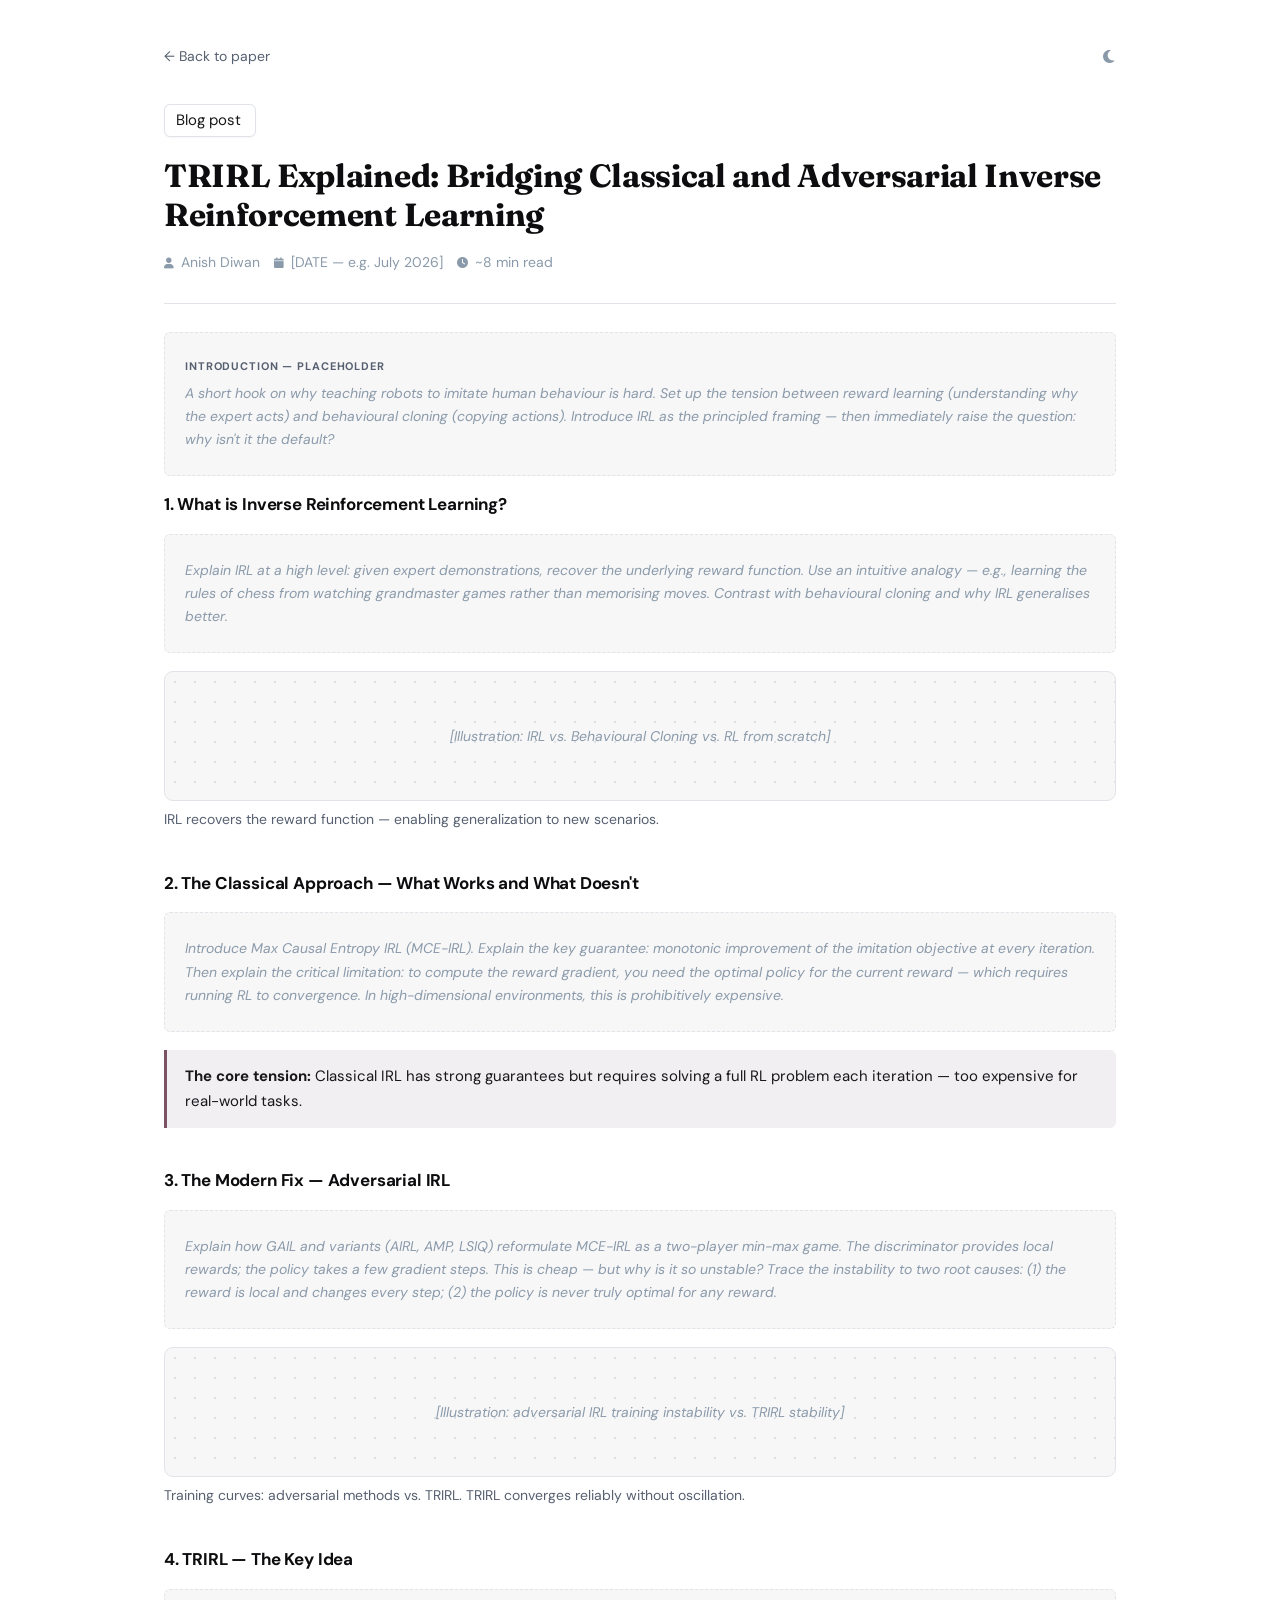
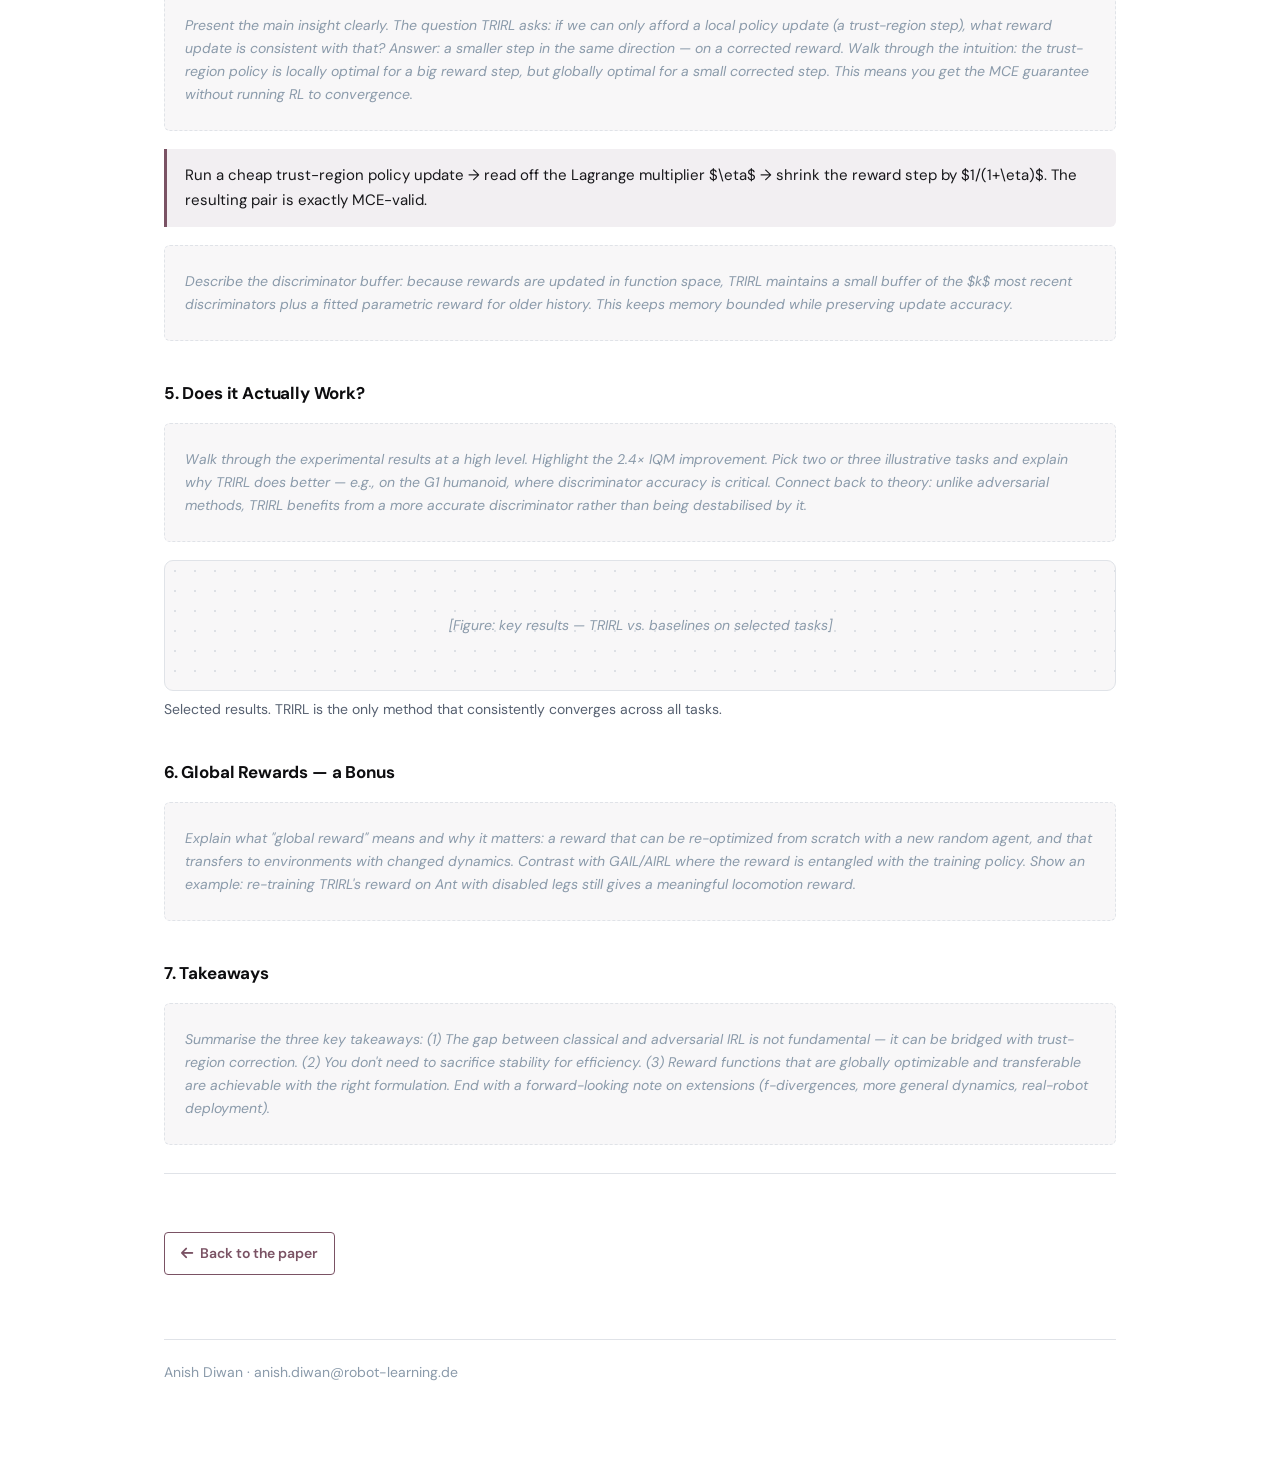
==== commit 4bef669d: "Populate page" ====
--- a/blog.html
+++ b/blog.html
@@ -17,7 +17,8 @@
 
   <!-- FONT — keep in sync with index.html and style.css -->
   <link rel="preconnect" href="https://fonts.googleapis.com">
-  <link href="https://fonts.googleapis.com/css2?family=DM+Sans:ital,opsz,wght@0,9..40,400;0,9..40,500;0,9..40,600;0,9..40,700;1,9..40,400&display=swap"
+  <link rel="preconnect" href="https://fonts.gstatic.com" crossorigin>
+  <link href="https://fonts.googleapis.com/css2?family=DM+Mono:ital,wght@0,300;0,400;0,500;1,300;1,400;1,500&family=DM+Sans:ital,opsz,wght@0,9..40,400;0,9..40,500;0,9..40,600;0,9..40,700;1,9..40,400&family=Fraunces:opsz,wght@9..144,600;9..144,700&display=swap"
         rel="stylesheet">
   <link rel="stylesheet"
         href="https://cdnjs.cloudflare.com/ajax/libs/font-awesome/6.4.0/css/all.min.css">
--- a/style.css
+++ b/style.css
@@ -14,67 +14,117 @@
 
 :root {
 
-  /* ── FONT ────────────────────────────────────────────────────
-   * To change the typeface:
-   *   1. Replace the Google Fonts <link> URL in each HTML file's
-   *      <head> (look for the "FONT" comment block there).
-   *   2. Update the family name in --font-body below.
-   * ----------------------------------------------------------- */
-  --font-body   : 'DM Sans', system-ui, sans-serif;
-  --font-mono   : 'DM Mono', 'Fira Code', 'Courier New', monospace;
+  /* ── FONTS ────────────────────────────────────────────────────
+   * --font-heading : paper/post title only (the large h1).
+   * --font-body    : all other text.
+   * To change: 1) update the Google Fonts <link> in each HTML
+   *               file (look for the "FONT" comment in <head>).
+   *            2) update the family name(s) below.              */
+  --font-heading : 'Fraunces', Georgia, serif;
+  --font-body    : 'DM Sans', system-ui, sans-serif;
+  --font-mono    : 'DM Mono', 'Fira Code', 'Courier New', monospace;
 
   /* ── TYPE SCALE ──────────────────────────────────────────── */
+  --text-author_afils     : 17px;   /* authors and affiliations                */
   --text-xs     : 11px;   /* tiny labels, badges                */
-  --text-sm     : 13px;   /* captions, metadata, footer         */
+  --text-sm     : 14px;   /* captions, metadata, footer         */
   --text-base   : 15px;   /* body copy                          */
   --text-lg     : 16px;   /* TL;DR, lead paragraph              */
-  --text-h1     : 25px;   /* paper title                        */
-  --text-h2     : 12px;   /* section labels (uppercase)         */
+  --text-h1     : 32px;   /* paper title                        */
+  --text-h2     : 20px;   /* section labels (uppercase)         */
   --text-stat   : 22px;   /* stat strip numbers                 */
-  --lh-base     : 1.72;   /* body line-height                   */
-  --lh-tight    : 1.25;   /* headings                           */
-
-  /* ── COLOURS — light mode ────────────────────────────────── */
-  --c-bg        : #f5f7fd;   /* page background                 */
-  --c-surf      : #ffffff;   /* cards, code blocks, pre         */
-  --c-surf2     : #edf2fc;   /* hero tint, theorem background   */
-  --c-accent    : #1d6fe8;   /* primary highlight colour        */
-  --c-text      : #18181b;   /* body text                       */
-  --c-head      : #0d0e14;   /* headings                        */
-  --c-muted     : #556070;   /* secondary text                  */
-  --c-subtle    : #8a9cb0;   /* labels, placeholders            */
-  --c-border    : #dce4ef;   /* borders                         */
-  --c-dot       : #c4cfdf;   /* dot-grid dots in hero           */
-
-  /* ── COLOURS — dark mode (override block below) ─────────── */
-  /* See "body.dark { ... }" section to adjust dark-mode tones  */
-
-  /* ── LAYOUT ─────────────────────────────────────────────── */
-  --page-w      : 800px;    /* max content width                */
-  --page-pad    : 40px;     /* horizontal padding (desktop)     */
+  --lh-base     : 1.74;   /* body line-height                   */
+  --lh-tight    : 1.2;    /* headings                           */
+
+  /* ── LAYOUT ──────────────────────────────────────────────── */
+  --page-w      : 1040px;    /* max content width — all pages    */
+  --page-pad    : 44px;     /* horizontal padding (desktop)     */
   --page-pad-sm : 20px;     /* horizontal padding (mobile)      */
+  --page-pad-top   : 44px;  /* vertical padding — top           */
+  --page-pad-bottom: 88px;  /* vertical padding — bottom        */
 
   /* ── RADII ───────────────────────────────────────────────── */
-  --r-sm        : 4px;   /* tags, badges, buttons               */
-  --r-md        : 6px;   /* theorem, equation blocks            */
-  --r-lg        : 9px;   /* hero, cards, figure wrappers        */
-}
-
-/* ──────────────────────────────────────────────────────────────
- * DARK MODE — colour-only overrides.
- * Layout, spacing, typography stay as declared above.
- * ────────────────────────────────────────────────────────────── */
+  --r-sm        : 4px;
+  --r-md        : 6px;
+  --r-lg        : 9px;
+
+  /* ══════════════════════════════════════════════════════════
+   * COLOR PRESETS
+   * Uncomment exactly ONE preset block. Comment the others.
+   * Each block defines the full light AND dark palette — accent,
+   * surfaces, border, and dot — so one comment/uncomment switches
+   * both modes. Save and reload to apply.
+   * ══════════════════════════════════════════════════════════ */
+
+/* ── PRESET 1 · Powder Blue  (default) ───────────────────── */
+/* --c-accent      : #5b8fc9;   --c-accent-dark  : #7aaee0;
+--c-surf        : #f7f7f8;   --c-surf-dark    : #101320;
+--c-surf2       : #f1f4f9;   --c-surf2-dark   : #141828;
+--c-border-dk   : #1d2433;   --c-dot-dk       : #273040;
+--c-title-accent: #5b8fc9;   --c-title-accent-dark: #7aaee0; */
+
+/* ── PRESET 2 · Slate  (uncomment to try) ────────────────── */
+/* --c-accent      : #5f7592;   --c-accent-dark  : #8aaac4;
+   --c-surf        : #f7f8f8;   --c-surf-dark    : #101214;
+   --c-surf2       : #f1f3f6;   --c-surf2-dark   : #14171c;
+   --c-border-dk   : #1c2028;   --c-dot-dk       : #262c36;
+   --c-title-accent: #5f7592;   --c-title-accent-dark: #8aaac4; */
+
+/* ── PRESET 3 · Sage Green  (uncomment to try) ───────────── */
+/* --c-accent      : #4e7d68;   --c-accent-dark  : #72a891;
+   --c-surf        : #f7f8f7;   --c-surf-dark    : #0e1410;
+   --c-surf2       : #f1f5f3;   --c-surf2-dark   : #121814;
+   --c-border-dk   : #1a2620;   --c-dot-dk       : #24342c;
+   --c-title-accent: #4e7d68;   --c-title-accent-dark: #72a891; */
+
+/* ── PRESET 4 · Warm Sienna  (uncomment to try) ──────────── */
+/* --c-accent      : #b06b40;   --c-accent-dark  : #d4925e;
+   --c-surf        : #f8f7f6;   --c-surf-dark    : #140f0c;
+   --c-surf2       : #f5f0eb;   --c-surf2-dark   : #19130f;
+   --c-border-dk   : #261e18;   --c-dot-dk       : #332620;
+   --c-title-accent: #b06b40;   --c-title-accent-dark: #d4925e; */
+
+/* ── PRESET 5 · Charcoal  (monochrome) ───────────────────── */
+/* --c-accent      : #4a5568;   --c-accent-dark  : #7890a8;
+   --c-surf        : #f7f7f7;   --c-surf-dark    : #111214;
+   --c-surf2       : #efefef;   --c-surf2-dark   : #161819;
+   --c-border-dk   : #1e2024;   --c-dot-dk       : #282c32;
+   --c-title-accent: #4a5568;   --c-title-accent-dark: #7890a8; */
+
+/* ── PRESET 6 · Mauve Fig  ─────────────────────────────────── */
+--c-accent      : #7a5264;   --c-accent-dark  : #d19ab0;
+--c-surf        : #f8f7f8;   --c-surf-dark    : #111014;
+--c-surf2       : #f2eff2;   --c-surf2-dark   : #17141b;
+--c-border-dk   : #27222c;   --c-dot-dk       : #342d38;
+--c-title-accent: #7a5264;   --c-title-accent-dark: #d19ab0;
+
+
+  /* ── BASE PALETTE (shared by all presets) ─────────────────── */
+  --c-bg     : #ffffff;   /* page background — always white     */
+  --c-text   : #18181b;   /* body text                          */
+  --c-head   : #0d0d0f;   /* headings & bold elements           */
+  --c-muted  : #566070;   /* secondary text                     */
+  --c-subtle : #8a9aaa;   /* labels, placeholders               */
+  --c-border : #e0e3e8;   /* borders                            */
+  --c-dot    : #dde0e5;   /* dot-grid dots in hero placeholder  */
+}
+
+/* ── DARK MODE ────────────────────────────────────────────────
+   Only colour tokens override. Layout and type are inherited.
+   All per-preset colours (accent, surfaces, border, dot) resolve
+   from the active preset block — switch preset, both modes update. */
 body.dark {
-  --c-bg        : #0a0c12;
-  --c-surf      : #10131d;
-  --c-surf2     : #141828;
-  --c-accent    : #5ba3f5;
-  --c-text      : #d3dae6;
-  --c-head      : #edf2f7;
-  --c-muted     : #7a8fa8;
-  --c-subtle    : #475669;
-  --c-border    : #1d2433;
-  --c-dot       : #273040;
+  --c-bg     : #0a0c12;
+  --c-surf   : var(--c-surf-dark);     /* from active preset */
+  --c-surf2  : var(--c-surf2-dark);    /* from active preset */
+  --c-accent : var(--c-accent-dark);   /* from active preset */
+  --c-text   : #d3dae6;
+  --c-head   : #edf2f7;
+  --c-muted  : #7a8fa8;
+  --c-subtle : #475669;
+  --c-border : var(--c-border-dk);     /* from active preset */
+  --c-dot    : var(--c-dot-dk);        /* from active preset */
+  --c-title-accent: var(--c-title-accent-dark);
 }
 
 
@@ -112,13 +162,10 @@
 .page {
   max-width : var(--page-w);
   margin    : 0 auto;
-  padding   : 44px var(--page-pad) 88px;
-}
-
-/* narrower column for blog posts */
-.page--blog {
-  max-width : 680px;
-}
+  padding   : var(--page-pad-top) var(--page-pad) var(--page-pad-bottom);
+}
+
+/* blog posts use the same width as the main page (--page-w) */
 
 
 /* ══════════════════════════════════════════════════════════════
@@ -161,44 +208,115 @@
 
 /* ── Venue / badge tag ── */
 .venue-tag {
-  display      : inline-block;
-  font-size    : var(--text-xs);
-  font-weight  : 700;
-  text-transform: uppercase;
-  letter-spacing: .10em;
-  color        : var(--c-accent);
-  background   : var(--c-surf2);
-  border       : 1px solid var(--c-border);
-  border-radius: var(--r-sm);
-  padding      : 3px 10px;
-  margin-bottom: 18px;
+  display        : inline-flex;
+  align-items    : center;
+  gap            : 10px;
+  color          : #18181b;
+  background     : #ffffff;
+  border         : 1px solid #e0e3e8;
+  border-radius  : var(--r-md);
+  padding        : 8px 14px 8px 11px;
+  margin-bottom  : 20px;
+  line-height    : 1;
+  box-shadow     : 0 1px 2px rgba(15, 23, 42, .04);
+}
+
+.venue-tag__logo {
+  height      : 31px;
+  width       : auto;
+  display     : block;
+  flex-shrink : 0;
+}
+
+.venue-tag__meta {
+  font-size      : 17px;
+  font-weight    : 900;
+  letter-spacing : .10em;
+  color          : #18181b;
+  line-height    : 1;
 }
 
 /* ── Paper / post title ── */
 .site-title {
+  font-family  : var(--font-heading);
   font-size    : var(--text-h1);
   font-weight  : 700;
-  letter-spacing: -.025em;
+  letter-spacing: -.01em;
   line-height  : var(--lh-tight);
   color        : var(--c-head);
-  margin-bottom: 14px;
-}
-/* Coloured fragment inside the title */
-.title-accent { color: var(--c-accent); }
+  margin-bottom: 16px;
+}
+/* Fragment inside the title — colour removed, inherits black */
+/* .title-accent { color: inherit; } */
+
+.title-accent {
+  color: var(--c-title-accent);
+}
+
 
 /* ── Authors ── */
 .authors {
-  font-size    : var(--text-sm);
+  font-size    : var(--text-author_afils);
   color        : var(--c-muted);
   margin-bottom: 4px;
 }
 
+.authors a {
+  color         : inherit;
+  border-bottom : none;
+}
+
+.authors a:hover {
+  color         : var(--c-accent);
+  border-bottom : none;
+}
+
 /* ── Affiliations ── */
 .affils {
-  font-size    : 12px;
+  font-size    : var(--text-sm);
   color        : var(--c-subtle);
   margin-bottom: 22px;
   line-height  : 1.55;
+}
+
+
+/* ══════════════════════════════════════════════════════════════
+ * SECTION 5.1 · AFFILIATIONS
+ * ══════════════════════════════════════════════════════════════ */
+
+/* ── Affiliation logo strip ── */
+.affil-logos {
+  display        : flex;
+  flex-wrap      : wrap;
+  align-items    : center;
+  gap            : 14px 20px;
+  margin         : 4px 0 20px;
+}
+
+.affil-logo-pair {
+  display         : inline-flex;
+  align-items     : center;
+  justify-content : center;
+  flex-shrink     : 0;
+}
+
+.affil-logo {
+  display    : block;
+  width      : var(--logo-w);
+  height     : auto;
+  object-fit : contain;
+}
+
+.affil-logo--dark {
+  display : none;
+}
+
+body.dark .affil-logo--light {
+  display : none;
+}
+
+body.dark .affil-logo--dark {
+  display : block;
 }
 
 
@@ -279,7 +397,7 @@
   font-weight    : 700;
   text-transform : uppercase;
   letter-spacing : .10em;
-  color          : var(--c-accent);
+  color          : var(--c-muted);
 }
 .hero-ph__hint {
   font-size  : var(--text-sm);
@@ -289,10 +407,35 @@
 
 /* Real figure version — add class="hero-img" to your <img> tag */
 .hero-img {
-  width         : 100%;
-  border-radius : var(--r-lg);
-  border        : 1px solid var(--c-border);
+  width         : 70%;
+  /* border-radius : var(--r-lg);
+  border        : 1px solid var(--c-border); */
   margin        : 26px 0 8px;
+}
+
+.hero-img-pair {
+  display         : flex;
+  justify-content : center;
+  align-items     : center;
+  margin          : 26px auto 8px;
+}
+
+.hero-img-pair .hero-img {
+  width     : 70%;
+  max-width : 960px; /* adjust this: try 900–1000px */
+  margin    : 0 auto;
+}
+
+.hero-img--dark {
+  display : none;
+}
+
+body.dark .hero-img--light {
+  display : none;
+}
+
+body.dark .hero-img--dark {
+  display : block;
 }
 
 
@@ -339,7 +482,7 @@
   font-size      : var(--text-stat);
   font-weight    : 700;
   letter-spacing : -.02em;
-  color          : var(--c-accent);
+  color          : var(--c-head);
   line-height    : 1;
   margin-bottom  : 5px;
 }
@@ -373,13 +516,13 @@
   color          : var(--c-muted);
   margin         : 52px 0 18px;
 }
-/* Coloured left bar — change colour via --c-accent */
+/* Dark typographic bar — editorial, not a colour accent */
 h2.section-label::before {
   content       : '';
   display       : inline-block;
   width         : 3px;
   height        : 14px;
-  background    : var(--c-accent);
+  background    : var(--c-head);
   border-radius : 2px;
   flex-shrink   : 0;
 }
@@ -402,11 +545,17 @@
 .prose p {
   margin-bottom : 14px;
   color         : var(--c-text);
+  text-align    : justify;
+  hyphens       : auto;
 }
 .prose p:last-child { margin-bottom: 0; }
 
 /* Standalone paragraphs outside .prose */
-p { margin-bottom: 14px; }
+p {
+  margin-bottom : 14px;
+  text-align    : justify;
+  hyphens       : auto;
+}
 p:last-child { margin-bottom: 0; }
 
 
@@ -417,9 +566,9 @@
  * ══════════════════════════════════════════════════════════════ */
 
 .eq-block {
-  background    : var(--c-surf);
-  border        : 1px solid var(--c-border);
-  border-radius : var(--r-md);
+  /* background    : var(--c-surf); */
+  /* border        : 1px solid var(--c-border);
+  border-radius : var(--r-md); */
   padding       : 18px 22px;
   margin        : 18px 0;
   text-align    : center;
@@ -434,9 +583,9 @@
  *   .hl-block    — left-bar accent, for callouts / key points
  * ══════════════════════════════════════════════════════════════ */
 
-/* Theorem block */
+/* Theorem block — neutral gray, no accent tint */
 .thm-block {
-  background    : var(--c-surf2);
+  background    : var(--c-surf);
   border        : 1px solid var(--c-border);
   border-radius : var(--r-md);
   padding       : 16px 20px;
@@ -445,11 +594,11 @@
   line-height   : 1.68;
 }
 .thm-block__label {
-  font-size      : var(--text-xs);
-  font-weight    : 700;
+  font-size      : var(--text-sm);
+  font-weight    : 900;
   text-transform : uppercase;
   letter-spacing : .08em;
-  color          : var(--c-accent);
+  color          : var(--c-muted);
   margin-bottom  : 7px;
 }
 
@@ -463,6 +612,109 @@
   font-size     : var(--text-base);
   line-height   : 1.68;
   color         : var(--c-text);
+}
+
+
+
+/* ══════════════════════════════════════════════════════════════
+ * LATEX-STYLE ALGORITHM BLOCK
+ * ══════════════════════════════════════════════════════════════ */
+
+.latex-algorithm {
+  margin      : 28px auto;
+  max-width   : 760px;
+  color       : var(--c-text);
+  font-size   : var(--text-sm);
+  line-height : 1.45;
+}
+
+.latex-algorithm__caption {
+  text-align    : center;
+  color         : var(--c-head);
+  font-size     : var(--text-sm);
+  margin-bottom : 6px;
+  hyphens       : none;
+}
+
+.latex-algorithm__label {
+  font-weight : 700;
+}
+
+.latex-algorithm__title {
+  font-weight : 400;
+}
+
+.latex-algorithmic {
+  counter-reset  : alg-line;
+  list-style     : none;
+  margin         : 0;
+  padding        : 6px 0;
+  border-top     : 1.4px solid var(--c-head);
+  border-bottom  : 1.4px solid var(--c-head);
+  font-family    : var(--font-body);
+  background     : transparent;
+}
+
+.latex-algorithmic li {
+  counter-increment : alg-line;
+  position          : relative;
+  display           : block;
+  min-height        : 1.45em;
+  padding           : 1px 0 1px 42px;
+  color             : var(--c-text);
+  text-align        : left;
+  hyphens           : none;
+}
+
+.latex-algorithmic li::before {
+  content     : counter(alg-line) ":";
+  position    : absolute;
+  left        : 0;
+  top         : 1px;
+  width       : 30px;
+  text-align  : right;
+  color       : var(--c-muted);
+  font-size   : var(--text-sm);
+}
+
+.latex-algorithmic .alg-indent {
+  padding-left : 62px;
+}
+
+.latex-algorithmic .alg-indent::before {
+  left : 20px;
+}
+
+.alg-keyword {
+  font-weight : 700;
+  color       : var(--c-head);
+}
+
+.alg-ref {
+  color       : var(--c-muted);
+  font-size   : 12px;
+  margin-left : 4px;
+}
+
+/* Keep MathJax inline math visually close to LaTeX algorithm output */
+.latex-algorithm mjx-container {
+  line-height : 0;
+}
+
+/* Mobile: keep the algorithm readable without overflowing badly */
+@media (max-width: 540px) {
+  .latex-algorithm {
+    max-width : 100%;
+    font-size : 12px;
+  }
+
+  .latex-algorithmic {
+    overflow-x : auto;
+  }
+
+  .latex-algorithmic li {
+    min-width : 620px;
+  }
 }
 
 
@@ -492,10 +744,54 @@
 /* Real figure image — add class="fig-img" to <img> elements */
 .fig-img {
   width         : 100%;
-  border-radius : var(--r-lg);
-  border        : 1px solid var(--c-border);
+  /* border-radius : var(--r-lg); */
+  /* border        : 1px solid var(--c-border); */
   margin        : 18px 0 8px;
 }
+
+.fig-img-pair {
+  margin : 18px 0 26px;
+}
+
+.fig-img-switch {
+  display         : flex;
+  justify-content : center;
+  align-items     : center;
+  margin          : 18px 0 8px;
+}
+
+.fig-img-switch .fig-img {
+  width     : 100%;
+  max-width : 960px;
+  margin    : 0 auto;
+}
+
+/* Default: show dark-text figure on light page */
+.fig-img-switch .fig-img--light {
+  display : block;
+}
+
+/* Default: hide light-text figure */
+.fig-img-switch .fig-img--dark {
+  display : none;
+}
+
+/* Dark mode: hide dark-text figure */
+body.dark .fig-img-switch .fig-img--light {
+  display : none;
+}
+
+/* Dark mode: show light-text figure */
+body.dark .fig-img-switch .fig-img--dark {
+  display : block;
+}
+
+.fig-caption-center {
+  text-align    : center;
+  hyphens       : none;
+  margin-bottom : 26px;
+}
+
 
 figcaption {
   font-size     : var(--text-sm);
@@ -504,6 +800,104 @@
   margin-bottom : 26px;
 }
 figcaption strong { color: var(--c-text); }
+
+
+
+
+/* ── Booktabs-style results table ── */
+.booktabs-table {
+  margin : 22px 0 30px;
+}
+
+.booktabs-table figcaption {
+  font-size     : var(--text-sm);
+  color         : var(--c-muted);
+  line-height   : 1.55;
+  margin-bottom : 12px;
+  text-align    : left;
+  hyphens       : none;
+}
+
+.table-scroll {
+  width      : 100%;
+  overflow-x : auto;
+}
+
+.perf-table {
+  width           : 100%;
+  min-width       : 920px;
+  border-collapse : separate;
+  border-spacing  : 0;
+  font-size       : 12px;
+  line-height     : 1.42;
+  color           : var(--c-text);
+  background      : transparent;
+}
+
+.perf-table th,
+.perf-table td {
+  padding        : 8px 10px;
+  text-align     : center;
+  vertical-align : middle;
+  white-space    : nowrap;
+  border         : none;
+}
+
+.perf-table thead tr:first-child th {
+  border-top : 1.6px solid var(--c-head);
+}
+
+.perf-table thead tr:last-child th {
+  border-bottom : 1.1px solid var(--c-head);
+}
+
+.perf-table tbody tr:last-child th,
+.perf-table tbody tr:last-child td {
+  border-bottom : 1.6px solid var(--c-head);
+}
+
+.perf-table tbody th {
+  text-align  : left;
+  font-weight : 700;
+  color       : var(--c-head);
+}
+
+.perf-table thead th {
+  font-weight : 700;
+  color       : var(--c-head);
+}
+
+.perf-table .task-head {
+  text-align      : left;
+  vertical-align  : bottom;
+  border-bottom   : 1.1px solid var(--c-head);
+}
+
+.perf-table .group-head {
+  position       : relative;
+  padding-bottom : 9px;
+}
+
+.perf-table .group-head::after {
+  content    : '';
+  position   : absolute;
+  left       : 8px;
+  right      : 8px;
+  bottom     : 2px;
+  height     : 1px;
+  background : var(--c-head);
+}
+
+.perf-table strong {
+  font-weight : 800;
+  color       : var(--c-head);
+}
+
+.table-line {
+  display     : block;
+  line-height : 1.45;
+}
+
 
 
 /* ══════════════════════════════════════════════════════════════
